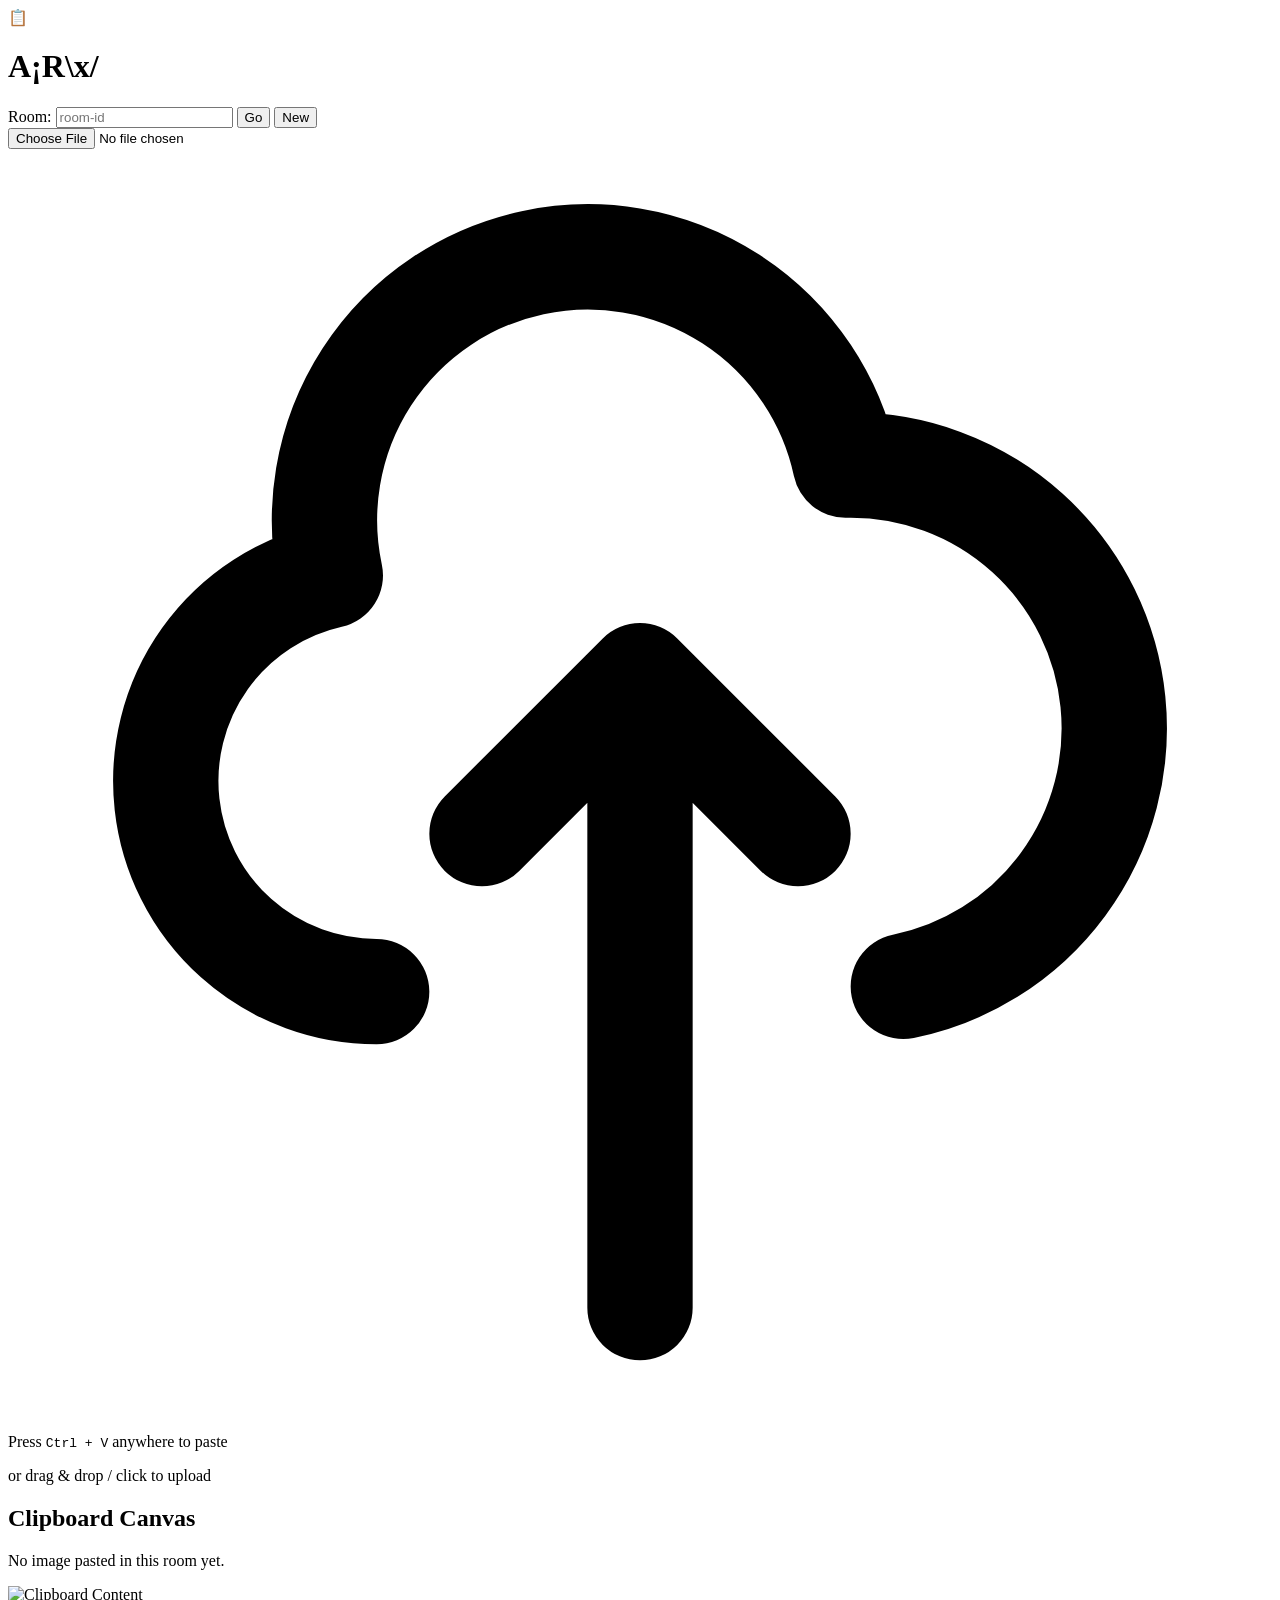
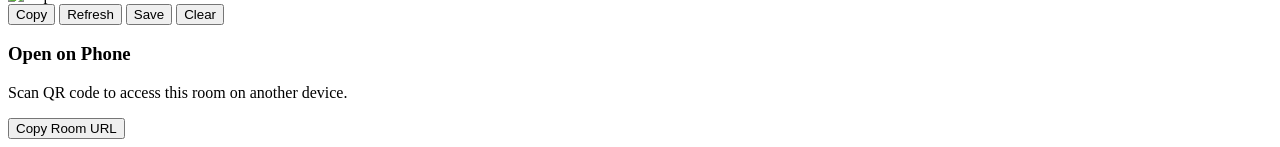
==== airx-clipboard/index.html @ 88621275 "Add index.html for ClipImage application This HTML file sets up the structure for the ClipImage onli" ====
<!DOCTYPE html>
<html lang="en">
<head>
  <meta charset="UTF-8">
  <meta name="viewport" content="width=device-width, initial-scale=1.0">
  <title>ClipImage - Online Image Clipboard</title>
  
  <!-- Tailwind CSS CDN -->
  <script src="https://cdn.tailwindcss.com"></script>
  <!-- QR Code Generator CDN -->
  <script src="https://cdnjs.cloudflare.com/ajax/libs/qrcodejs/1.0.0/qrcode.min.js"></script>
  
  <!-- Custom Stylesheet -->
  <link rel="stylesheet" href="style.css">
</head>
<body class="bg-slate-900 text-slate-100 min-h-screen flex flex-col font-sans">

  <!-- Header Section -->
  <header class="border-b border-slate-800 bg-slate-950/50 backdrop-blur px-6 py-4 flex flex-wrap justify-between items-center gap-4">
    <div class="flex items-center gap-2">
      <div class="bg-blue-600 p-2 rounded-lg font-bold text-white text-xl">📋</div>
      <h1 class="text-xl font-bold tracking-wide">A¡R<span class="text-blue-500">\x/</span></h1>
    </div>

    <!-- Room / Clipboard Handle Controls -->
    <div class="flex items-center gap-2 bg-slate-800 p-1.5 rounded-lg border border-slate-700">
      <span class="text-xs text-slate-400 pl-2 font-mono">Room:</span>
      <input type="text" id="roomInput" class="bg-slate-900 text-blue-400 font-mono px-2 py-1 text-sm rounded border border-slate-700 outline-none w-28 text-center" placeholder="room-id" />
      <button id="goRoomBtn" class="bg-blue-600 hover:bg-blue-500 text-white text-xs px-3 py-1.5 rounded transition">Go</button>
      <button id="newRoomBtn" class="bg-slate-700 hover:bg-slate-600 text-xs px-3 py-1.5 rounded transition">New</button>
    </div>
  </header>

  <!-- Main Container -->
  <main class="flex-1 max-w-5xl w-full mx-auto p-4 sm:p-6 grid grid-cols-1 md:grid-cols-3 gap-6">

    <!-- Left Column: Upload & Image Display -->
    <section class="md:col-span-2 flex flex-col gap-4">
      
      <!-- Dropzone / Paste Target -->
      <div id="dropZone" class="border-2 border-dashed border-slate-700 hover:border-blue-500 rounded-2xl p-8 bg-slate-800/40 flex flex-col items-center justify-center text-center cursor-pointer transition-all min-h-[200px] group">
        <input type="file" id="fileInput" accept="image/*" class="hidden" />
        <div class="w-12 h-12 mb-3 text-slate-400 group-hover:text-blue-500 transition-colors">
          <svg fill="none" stroke="currentColor" viewBox="0 0 24 24"><path stroke-linecap="round" stroke-linejoin="round" stroke-width="2" d="M7 16a4 4 0 01-.88-7.903A5 5 0 1115.9 6L16 6a5 5 0 011 9.9M15 13l-3-3m0 0l-3 3m3-3v12"></path></svg>
        </div>
        <p class="text-lg font-medium text-slate-200">Press <kbd class="px-2 py-1 bg-slate-700 rounded text-xs text-blue-400 font-mono">Ctrl + V</kbd> anywhere to paste</p>
        <p class="text-sm text-slate-400 mt-1">or drag & drop / click to upload</p>
      </div>

      <!-- Image Canvas Area -->
      <div class="bg-slate-800/60 rounded-2xl border border-slate-700 p-4 flex-1 flex flex-col">
        <h2 class="text-sm font-semibold text-slate-400 uppercase tracking-wider mb-4">Clipboard Canvas</h2>

        <!-- Empty State Placeholder -->
        <div id="emptyState" class="flex-1 flex flex-col items-center justify-center min-h-[220px] text-slate-500">
          <p class="text-sm">No image pasted in this room yet.</p>
        </div>

        <!-- Image Display -->
        <div id="imageDisplayContainer" class="hidden flex-1 flex items-center justify-center bg-slate-950/50 rounded-xl p-2 border border-slate-800">
          <img id="imageDisplay" src="" alt="Clipboard Content" class="max-h-[400px] w-auto object-contain rounded-lg shadow-lg" />
        </div>

        <!-- Control Action Toolbar -->
        <div id="actionToolbar" class="flex flex-wrap items-center justify-center sm:justify-start gap-3 mt-4">
          <button id="btnCopy" class="bg-blue-600 hover:bg-blue-700 text-white font-medium px-5 py-2 rounded-md shadow transition flex items-center gap-2">
            Copy
          </button>
          
          <button id="btnRefresh" class="bg-blue-600 hover:bg-blue-700 text-white font-medium px-5 py-2 rounded-md shadow transition flex items-center gap-2">
            Refresh
          </button>
          
          <button id="btnSave" class="bg-blue-600 hover:bg-blue-700 text-white font-medium px-5 py-2 rounded-md shadow transition flex items-center gap-2">
            Save
          </button>
          
          <button id="btnClear" class="bg-stone-600 hover:bg-stone-700 text-white font-medium px-5 py-2 rounded-md shadow transition flex items-center gap-2">
            Clear
          </button>
        </div>

      </div>
    </section>

    <!-- Right Column: QR Code & Connection Panel -->
    <section class="flex flex-col gap-4">
      <div class="bg-slate-800/60 rounded-2xl border border-slate-700 p-6 flex flex-col items-center text-center">
        <h3 class="text-md font-semibold text-slate-200 mb-1">Open on Phone</h3>
        <p class="text-xs text-slate-400 mb-4">Scan QR code to access this room on another device.</p>
        
        <!-- QR Container -->
        <div class="bg-white p-3 rounded-xl shadow-inner mb-4" id="qrcode"></div>

        <button id="copyUrlBtn" class="w-full bg-slate-700 hover:bg-slate-600 text-xs py-2 rounded-lg border border-slate-600 transition font-mono">
          Copy Room URL
        </button>
      </div>
    </section>

  </main>

  <!-- Application Logic -->
  <script src="script.js"></script>
</body>
</html>
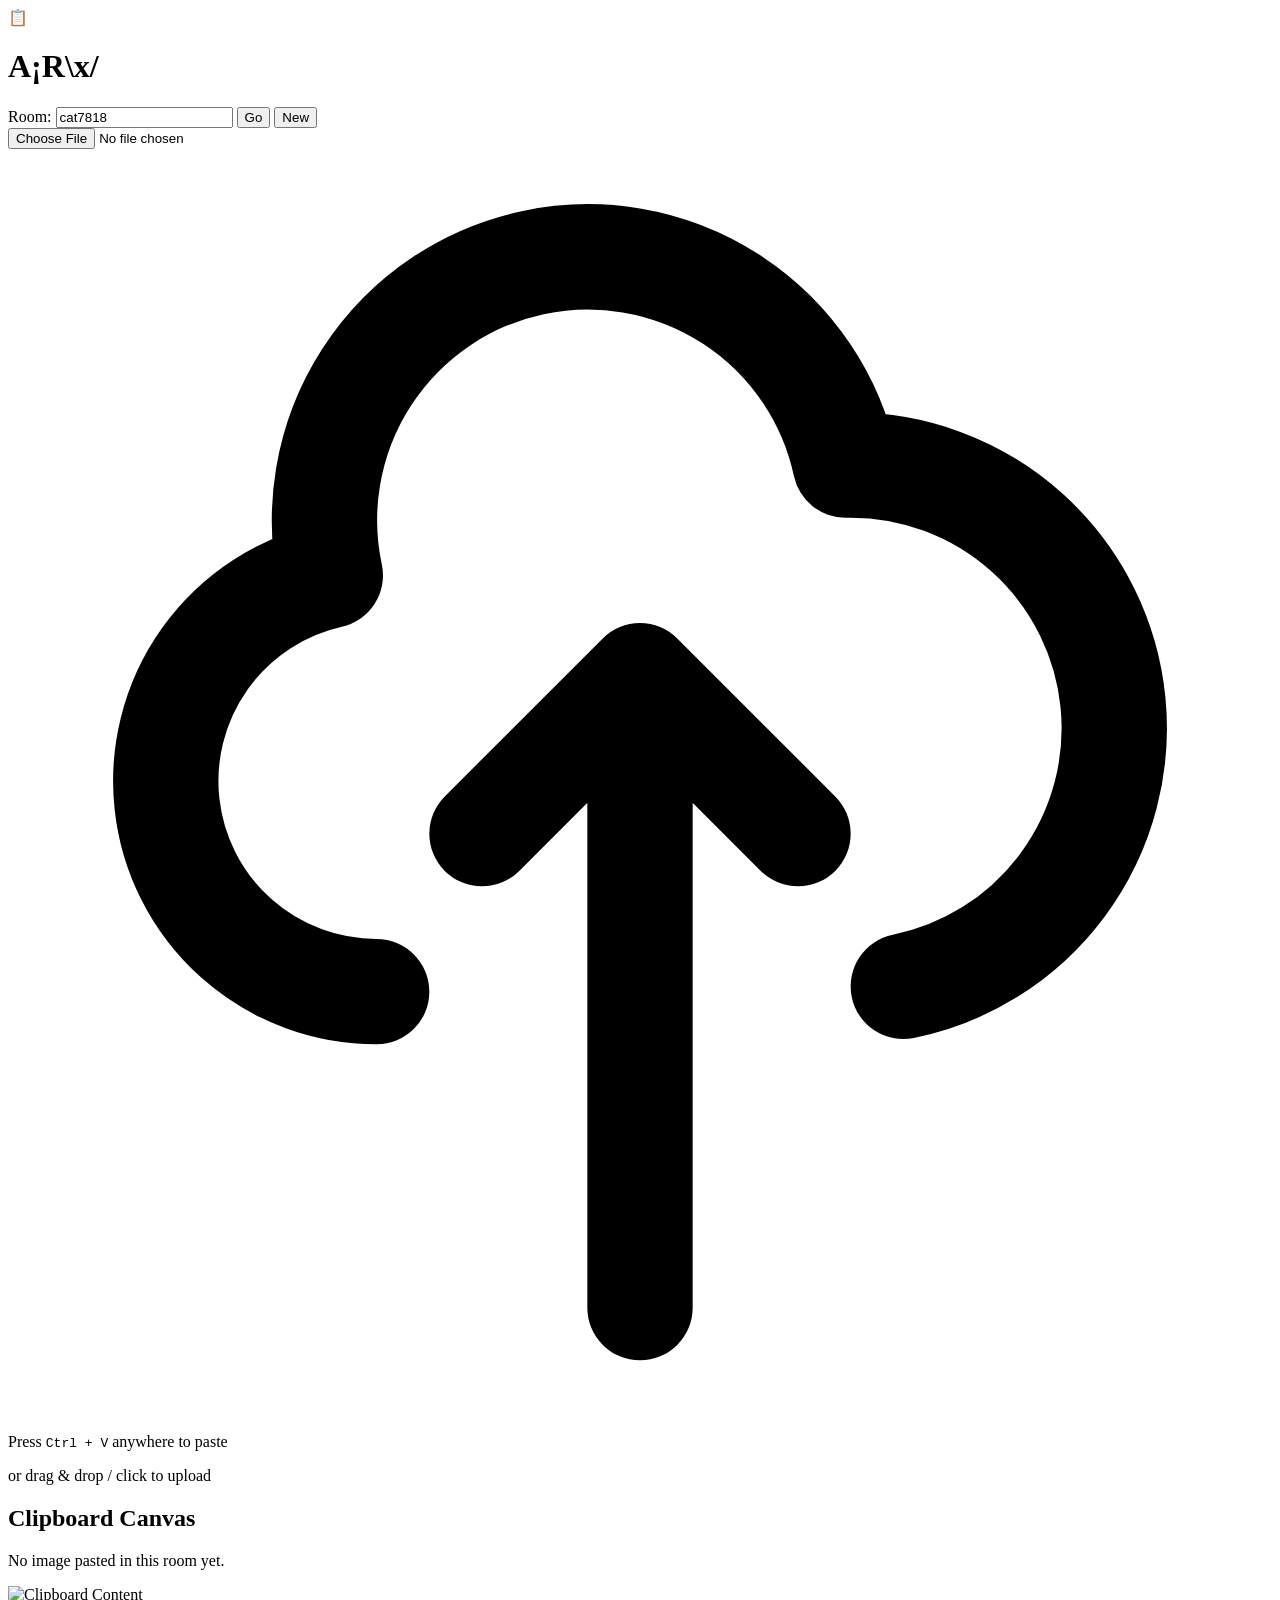
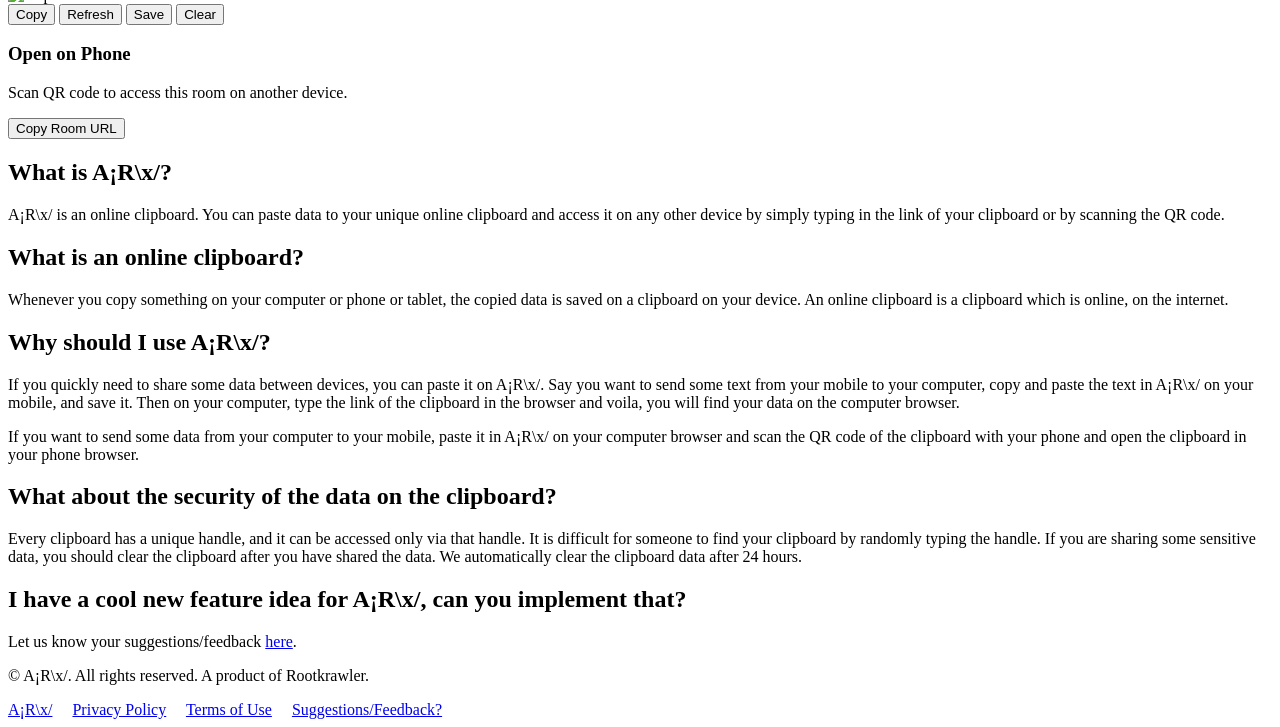
==== commit f46e0844: "Change title and add FAQ section Updated the title and added a FAQ section with multiple questions a" ====
--- a/airx-clipboard/index.html
+++ b/airx-clipboard/index.html
@@ -3,7 +3,7 @@
 <head>
   <meta charset="UTF-8">
   <meta name="viewport" content="width=device-width, initial-scale=1.0">
-  <title>ClipImage - Online Image Clipboard</title>
+  <title>A¡R\x/ - Online Image Clipboard</title>
   
   <!-- Tailwind CSS CDN -->
   <script src="https://cdn.tailwindcss.com"></script>
@@ -100,6 +100,79 @@
 
   </main>
 
+  <!-- FAQ Section -->
+  <section class="faq-section">
+    <div class="faq-container">
+      <div class="faq-item">
+        <h2>What is A¡R\x/?</h2>
+        <p>
+          A¡R\x/ is an online clipboard. You can paste data to your unique 
+          online clipboard and access it on any other device by simply typing in 
+          the link of your clipboard or by scanning the QR code.
+        </p>
+      </div>
+
+      <div class="faq-item">
+        <h2>What is an online clipboard?</h2>
+        <p>
+          Whenever you copy something on your computer or phone or tablet, the
+          copied data is saved on a clipboard on your device. An online clipboard
+          is a clipboard which is online, on the internet.
+        </p>
+      </div>
+
+      <div class="faq-item">
+        <h2>Why should I use A¡R\x/?</h2>
+        <p>
+          If you quickly need to share some data between devices, you can 
+          paste it on A¡R\x/. Say you want to send some text from your mobile to 
+          your computer, copy and paste the text in A¡R\x/ on your mobile, and 
+          save it. Then on your computer, type the link of the clipboard in the 
+          browser and voila, you will find your data on the computer browser.
+        </p>
+        <p>
+          If you want to send some data from your computer to your mobile, 
+          paste it in A¡R\x/ on your computer browser and scan the QR code of the 
+          clipboard with your phone and open the clipboard in your phone browser.
+        </p>
+      </div>
+
+      <div class="faq-item">
+        <h2>What about the security of the data on the clipboard?</h2>
+        <p>
+          Every clipboard has a unique handle, and it can be accessed only via
+          that handle. It is difficult for someone to find your clipboard by 
+          randomly typing the handle. If you are sharing some sensitive data, you 
+          should clear the clipboard after you have shared the data. We 
+          automatically clear the clipboard data after 24 hours.
+        </p>
+      </div>
+
+      <div class="faq-item">
+        <h2>I have a cool new feature idea for A¡R\x/, can you implement that?</h2>
+        <p>
+          Let us know your suggestions/feedback <a href="#feedback">here</a>.
+        </p>
+      </div>
+    </div>
+  </section>
+
+  <!-- Footer -->
+  <footer class="site-footer">
+    <div class="footer-container">
+      <p>© A¡R\x/. All rights reserved. A product of Rootkrawler.</p>
+      <nav class="footer-nav">
+        <a href="#pro">A¡R\x/</a>
+        <span class="separator">&nbsp;&nbsp;&nbsp;</span>
+        <a href="#privacy">Privacy Policy</a>
+        <span class="separator">&nbsp;&nbsp;&nbsp;</span>
+        <a href="#terms">Terms of Use</a>
+        <span class="separator">&nbsp;&nbsp;&nbsp;</span>
+        <a href="#feedback">Suggestions/Feedback?</a>
+      </nav>
+    </div>
+  </footer>
+
   <!-- Application Logic -->
   <script src="script.js"></script>
 </body>
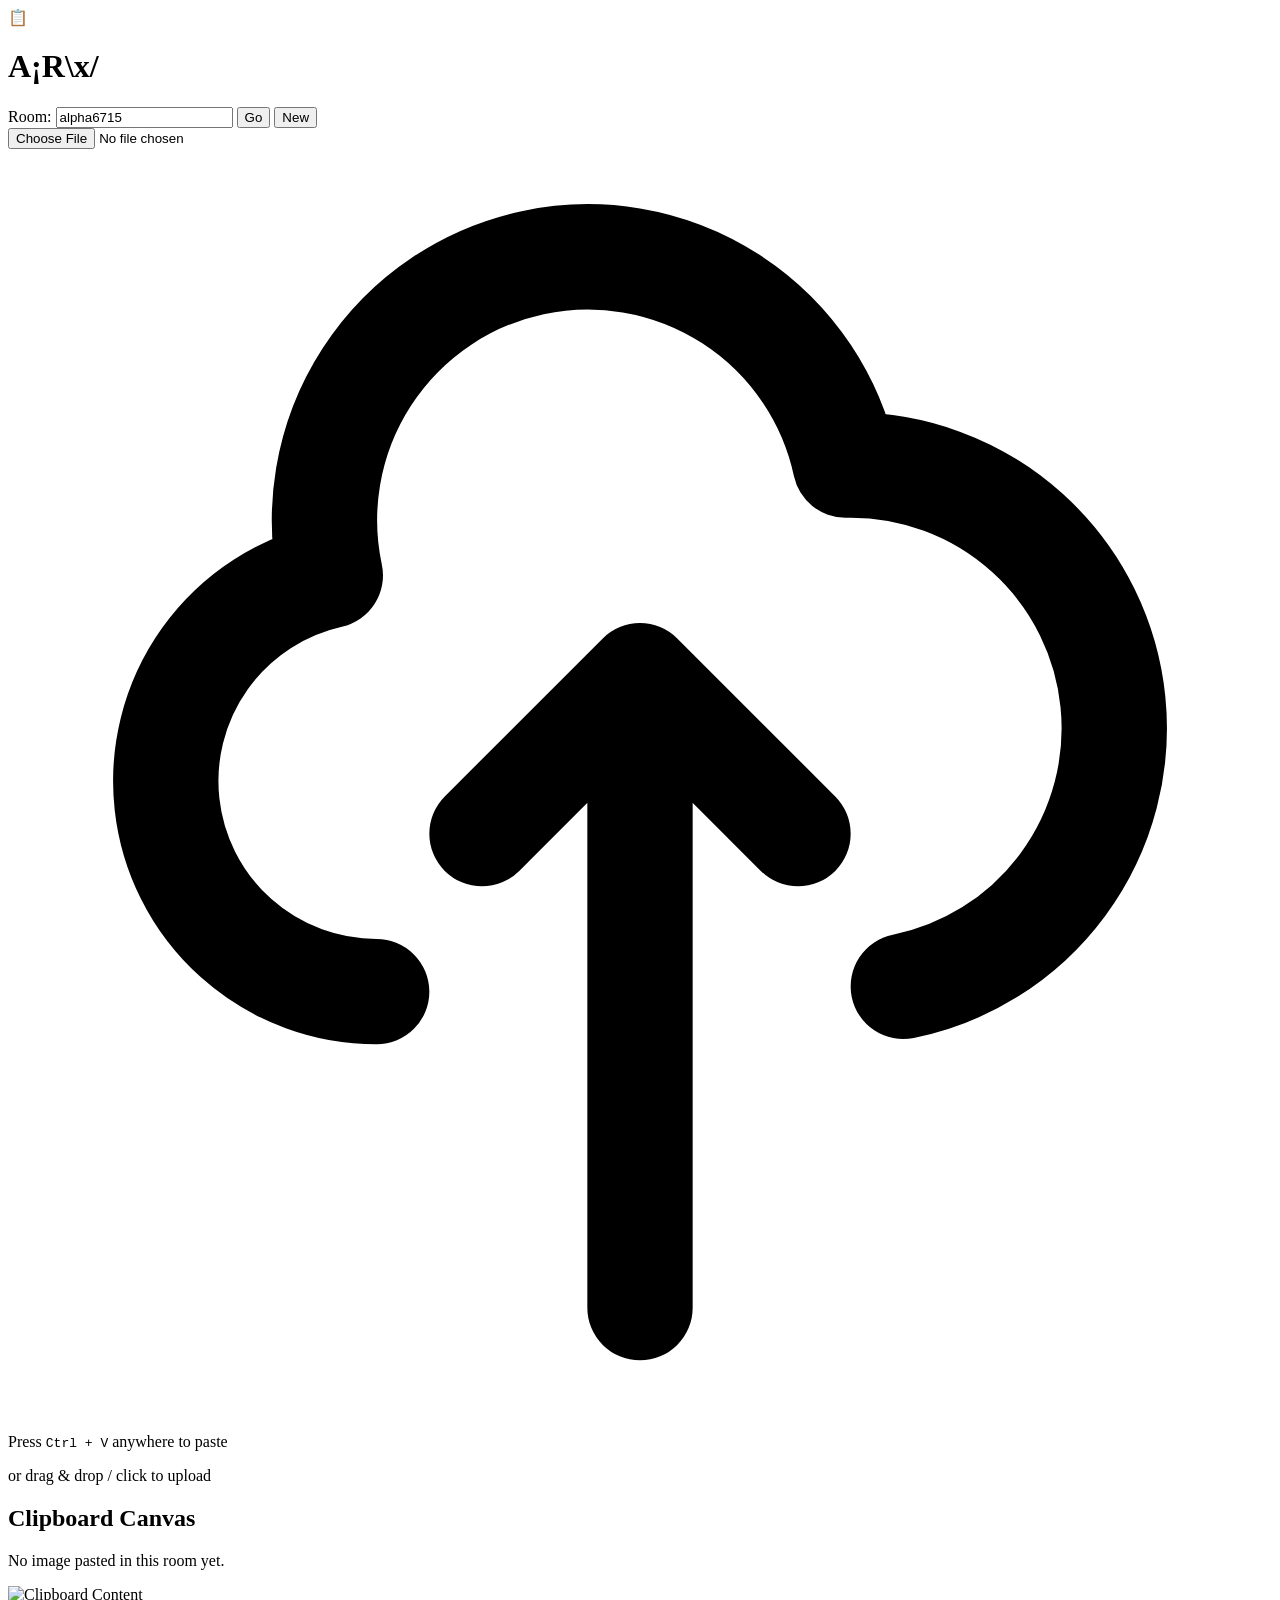
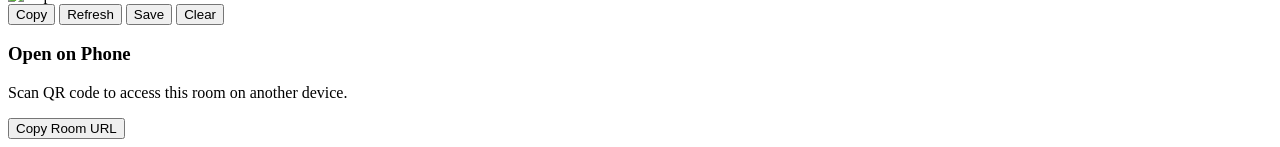
==== commit d20d9fc7: "Update title and remove FAQ section from index.html" ====
--- a/airx-clipboard/index.html
+++ b/airx-clipboard/index.html
@@ -3,7 +3,7 @@
 <head>
   <meta charset="UTF-8">
   <meta name="viewport" content="width=device-width, initial-scale=1.0">
-  <title>A¡R\x/ - Online Image Clipboard</title>
+  <title>ClipImage - Online Image Clipboard</title>
   
   <!-- Tailwind CSS CDN -->
   <script src="https://cdn.tailwindcss.com"></script>
@@ -100,79 +100,6 @@
 
   </main>
 
-  <!-- FAQ Section -->
-  <section class="faq-section">
-    <div class="faq-container">
-      <div class="faq-item">
-        <h2>What is A¡R\x/?</h2>
-        <p>
-          A¡R\x/ is an online clipboard. You can paste data to your unique 
-          online clipboard and access it on any other device by simply typing in 
-          the link of your clipboard or by scanning the QR code.
-        </p>
-      </div>
-
-      <div class="faq-item">
-        <h2>What is an online clipboard?</h2>
-        <p>
-          Whenever you copy something on your computer or phone or tablet, the
-          copied data is saved on a clipboard on your device. An online clipboard
-          is a clipboard which is online, on the internet.
-        </p>
-      </div>
-
-      <div class="faq-item">
-        <h2>Why should I use A¡R\x/?</h2>
-        <p>
-          If you quickly need to share some data between devices, you can 
-          paste it on A¡R\x/. Say you want to send some text from your mobile to 
-          your computer, copy and paste the text in A¡R\x/ on your mobile, and 
-          save it. Then on your computer, type the link of the clipboard in the 
-          browser and voila, you will find your data on the computer browser.
-        </p>
-        <p>
-          If you want to send some data from your computer to your mobile, 
-          paste it in A¡R\x/ on your computer browser and scan the QR code of the 
-          clipboard with your phone and open the clipboard in your phone browser.
-        </p>
-      </div>
-
-      <div class="faq-item">
-        <h2>What about the security of the data on the clipboard?</h2>
-        <p>
-          Every clipboard has a unique handle, and it can be accessed only via
-          that handle. It is difficult for someone to find your clipboard by 
-          randomly typing the handle. If you are sharing some sensitive data, you 
-          should clear the clipboard after you have shared the data. We 
-          automatically clear the clipboard data after 24 hours.
-        </p>
-      </div>
-
-      <div class="faq-item">
-        <h2>I have a cool new feature idea for A¡R\x/, can you implement that?</h2>
-        <p>
-          Let us know your suggestions/feedback <a href="#feedback">here</a>.
-        </p>
-      </div>
-    </div>
-  </section>
-
-  <!-- Footer -->
-  <footer class="site-footer">
-    <div class="footer-container">
-      <p>© A¡R\x/. All rights reserved. A product of Rootkrawler.</p>
-      <nav class="footer-nav">
-        <a href="#pro">A¡R\x/</a>
-        <span class="separator">&nbsp;&nbsp;&nbsp;</span>
-        <a href="#privacy">Privacy Policy</a>
-        <span class="separator">&nbsp;&nbsp;&nbsp;</span>
-        <a href="#terms">Terms of Use</a>
-        <span class="separator">&nbsp;&nbsp;&nbsp;</span>
-        <a href="#feedback">Suggestions/Feedback?</a>
-      </nav>
-    </div>
-  </footer>
-
   <!-- Application Logic -->
   <script src="script.js"></script>
 </body>
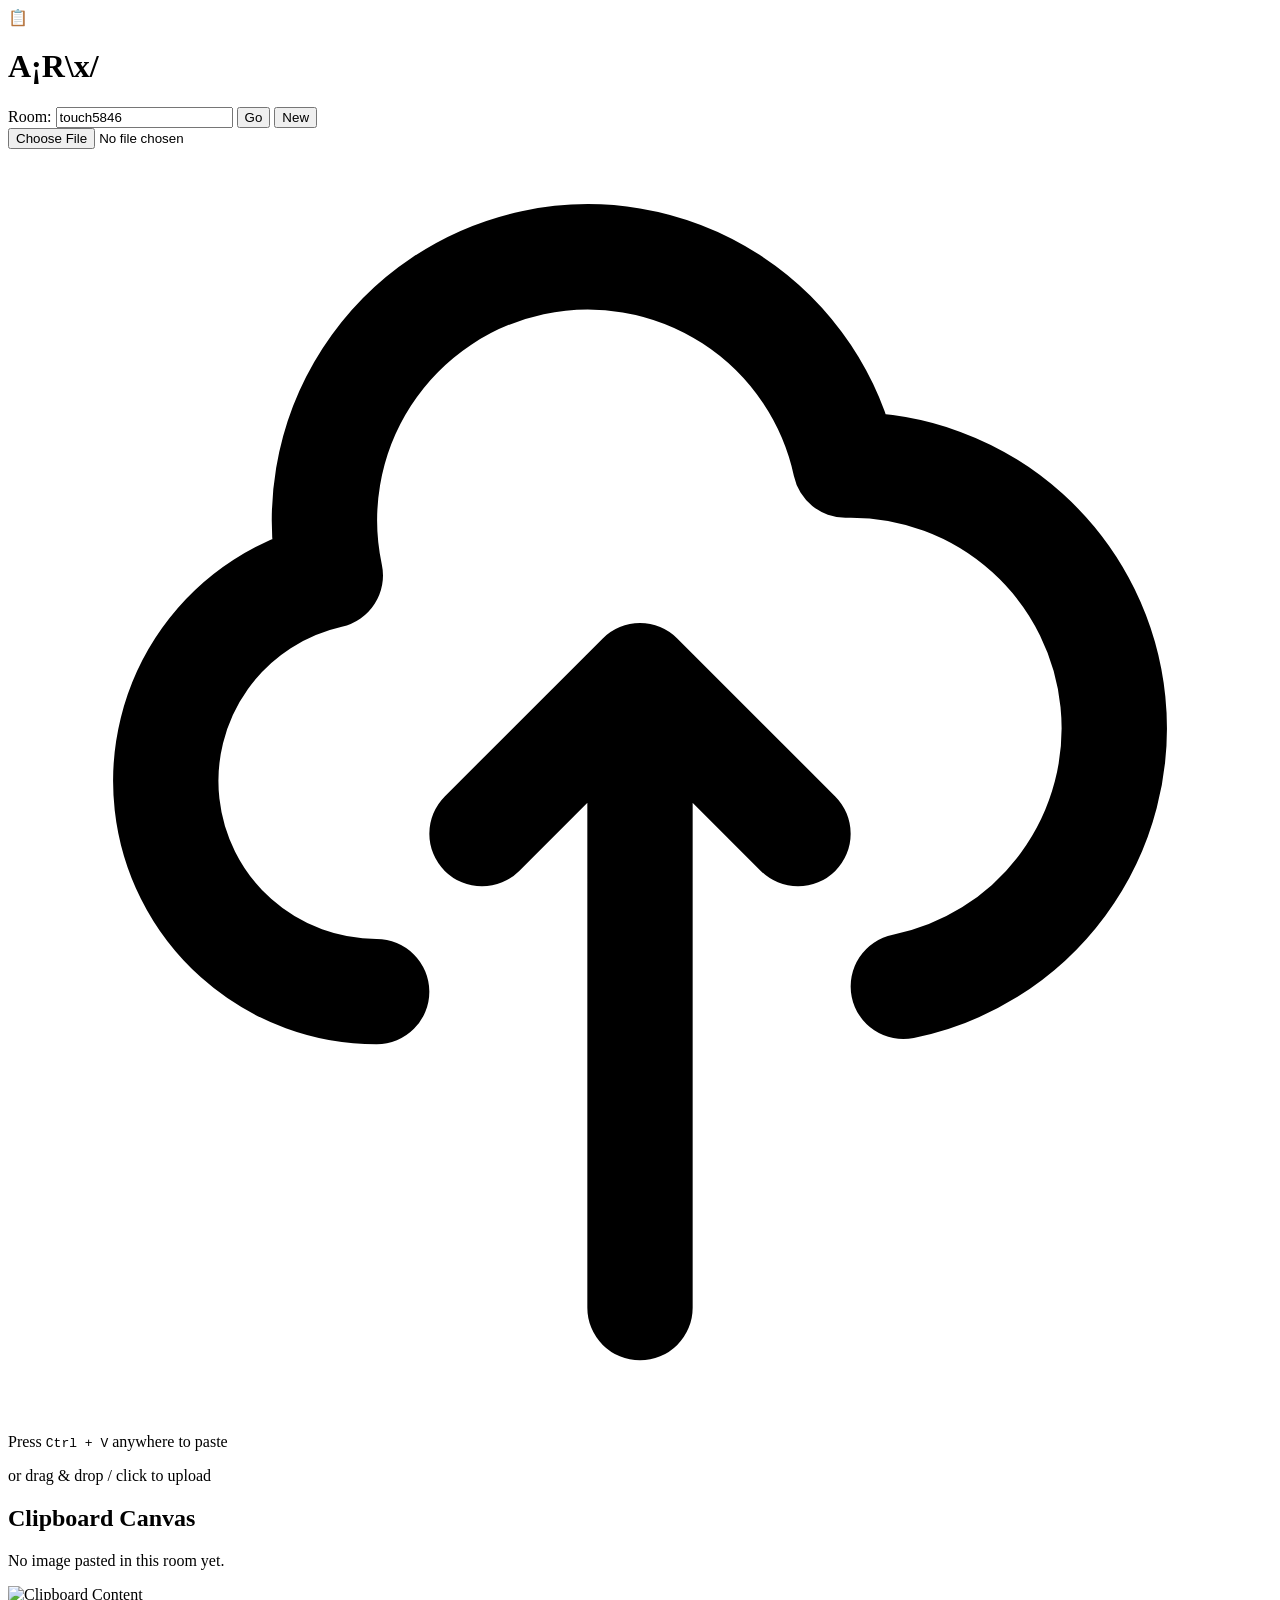
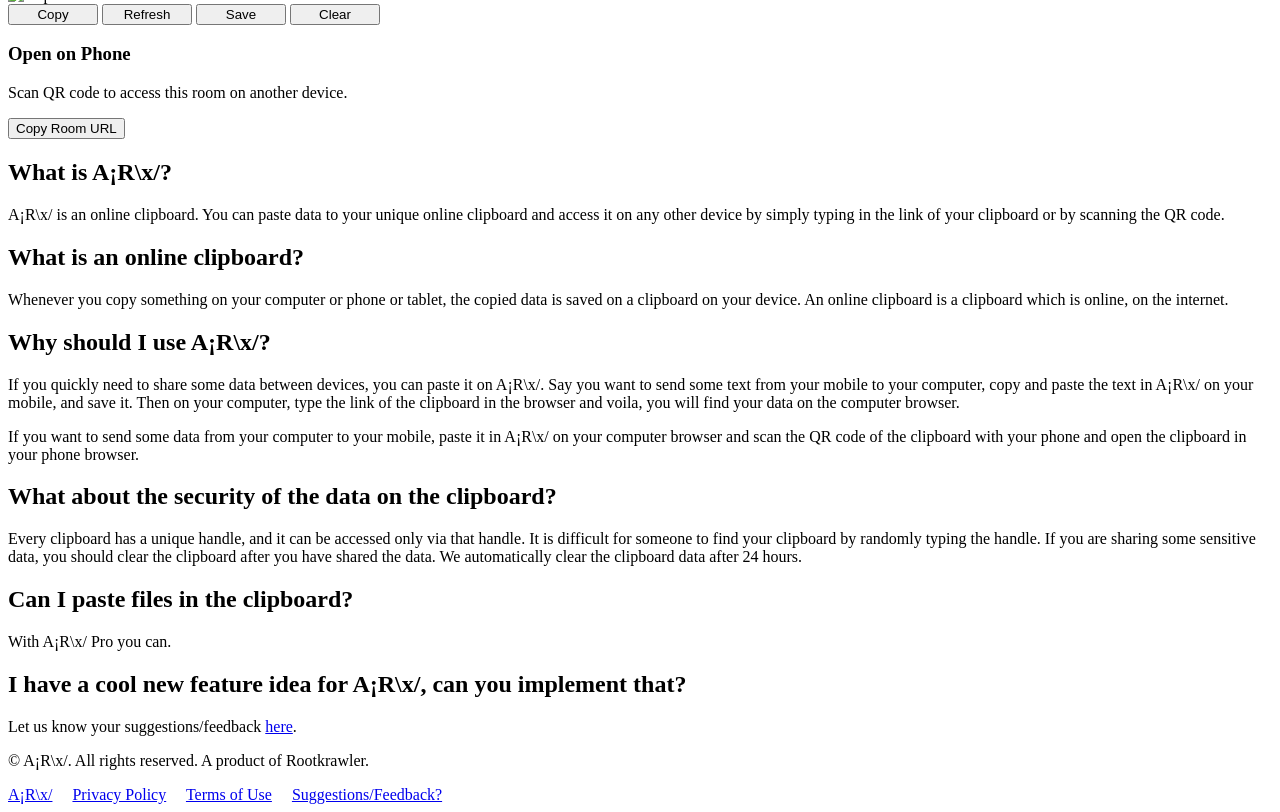
==== commit b5e16737: "Update title and add FAQ section to index.html" ====
--- a/airx-clipboard/index.html
+++ b/airx-clipboard/index.html
@@ -3,7 +3,7 @@
 <head>
   <meta charset="UTF-8">
   <meta name="viewport" content="width=device-width, initial-scale=1.0">
-  <title>ClipImage - Online Image Clipboard</title>
+  <title>A¡R\x/ - Online Image Clipboard</title>
   
   <!-- Tailwind CSS CDN -->
   <script src="https://cdn.tailwindcss.com"></script>
@@ -100,6 +100,86 @@
 
   </main>
 
+  <!-- FAQ Section -->
+  <section class="faq-section">
+    <div class="faq-container">
+      <div class="faq-item">
+        <h2>What is A¡R\x/?</h2>
+        <p>
+          A¡R\x/ is an online clipboard. You can paste data to your unique 
+          online clipboard and access it on any other device by simply typing in 
+          the link of your clipboard or by scanning the QR code.
+        </p>
+      </div>
+
+      <div class="faq-item">
+        <h2>What is an online clipboard?</h2>
+        <p>
+          Whenever you copy something on your computer or phone or tablet, the
+          copied data is saved on a clipboard on your device. An online clipboard
+          is a clipboard which is online, on the internet.
+        </p>
+      </div>
+
+      <div class="faq-item">
+        <h2>Why should I use A¡R\x/?</h2>
+        <p>
+          If you quickly need to share some data between devices, you can 
+          paste it on A¡R\x/. Say you want to send some text from your mobile to 
+          your computer, copy and paste the text in A¡R\x/ on your mobile, and 
+          save it. Then on your computer, type the link of the clipboard in the 
+          browser and voila, you will find your data on the computer browser.
+        </p>
+        <p>
+          If you want to send some data from your computer to your mobile, 
+          paste it in A¡R\x/ on your computer browser and scan the QR code of the 
+          clipboard with your phone and open the clipboard in your phone browser.
+        </p>
+      </div>
+
+      <div class="faq-item">
+        <h2>What about the security of the data on the clipboard?</h2>
+        <p>
+          Every clipboard has a unique handle, and it can be accessed only via
+          that handle. It is difficult for someone to find your clipboard by 
+          randomly typing the handle. If you are sharing some sensitive data, you 
+          should clear the clipboard after you have shared the data. We 
+          automatically clear the clipboard data after 24 hours.
+        </p>
+      </div>
+
+      <div class="faq-item">
+        <h2>Can I paste files in the clipboard?</h2>
+        <p>
+          With A¡R\x/ Pro you can.
+        </p>
+      </div>
+
+      <div class="faq-item">
+        <h2>I have a cool new feature idea for A¡R\x/, can you implement that?</h2>
+        <p>
+          Let us know your suggestions/feedback <a href="#feedback">here</a>.
+        </p>
+      </div>
+    </div>
+  </section>
+
+  <!-- Footer -->
+  <footer class="site-footer">
+    <div class="footer-container">
+      <p>© A¡R\x/. All rights reserved. A product of Rootkrawler.</p>
+      <nav class="footer-nav">
+        <a href="#pro">A¡R\x/</a>
+        <span class="separator">&nbsp;&nbsp;&nbsp;</span>
+        <a href="#privacy">Privacy Policy</a>
+        <span class="separator">&nbsp;&nbsp;&nbsp;</span>
+        <a href="#terms">Terms of Use</a>
+        <span class="separator">&nbsp;&nbsp;&nbsp;</span>
+        <a href="#feedback">Suggestions/Feedback?</a>
+      </nav>
+    </div>
+  </footer>
+
   <!-- Application Logic -->
   <script src="script.js"></script>
 </body>
--- a/airx-clipboard/style.css
+++ b/airx-clipboard/style.css
@@ -0,0 +1,18 @@
+/* Custom CSS Adjustments */
+
+/* Visual feedback on file dragover */
+.drag-over {
+  border-color: #3b82f6 !important;
+  background-color: rgba(59, 130, 246, 0.1) !important;
+}
+
+/* Custom button styling overrides if needed */
+#actionToolbar button {
+  min-width: 90px;
+  justify-content: center;
+}
+
+/* Image container smooth sizing */
+#imageDisplayContainer img {
+  transition: opacity 0.2s ease-in-out;
+}
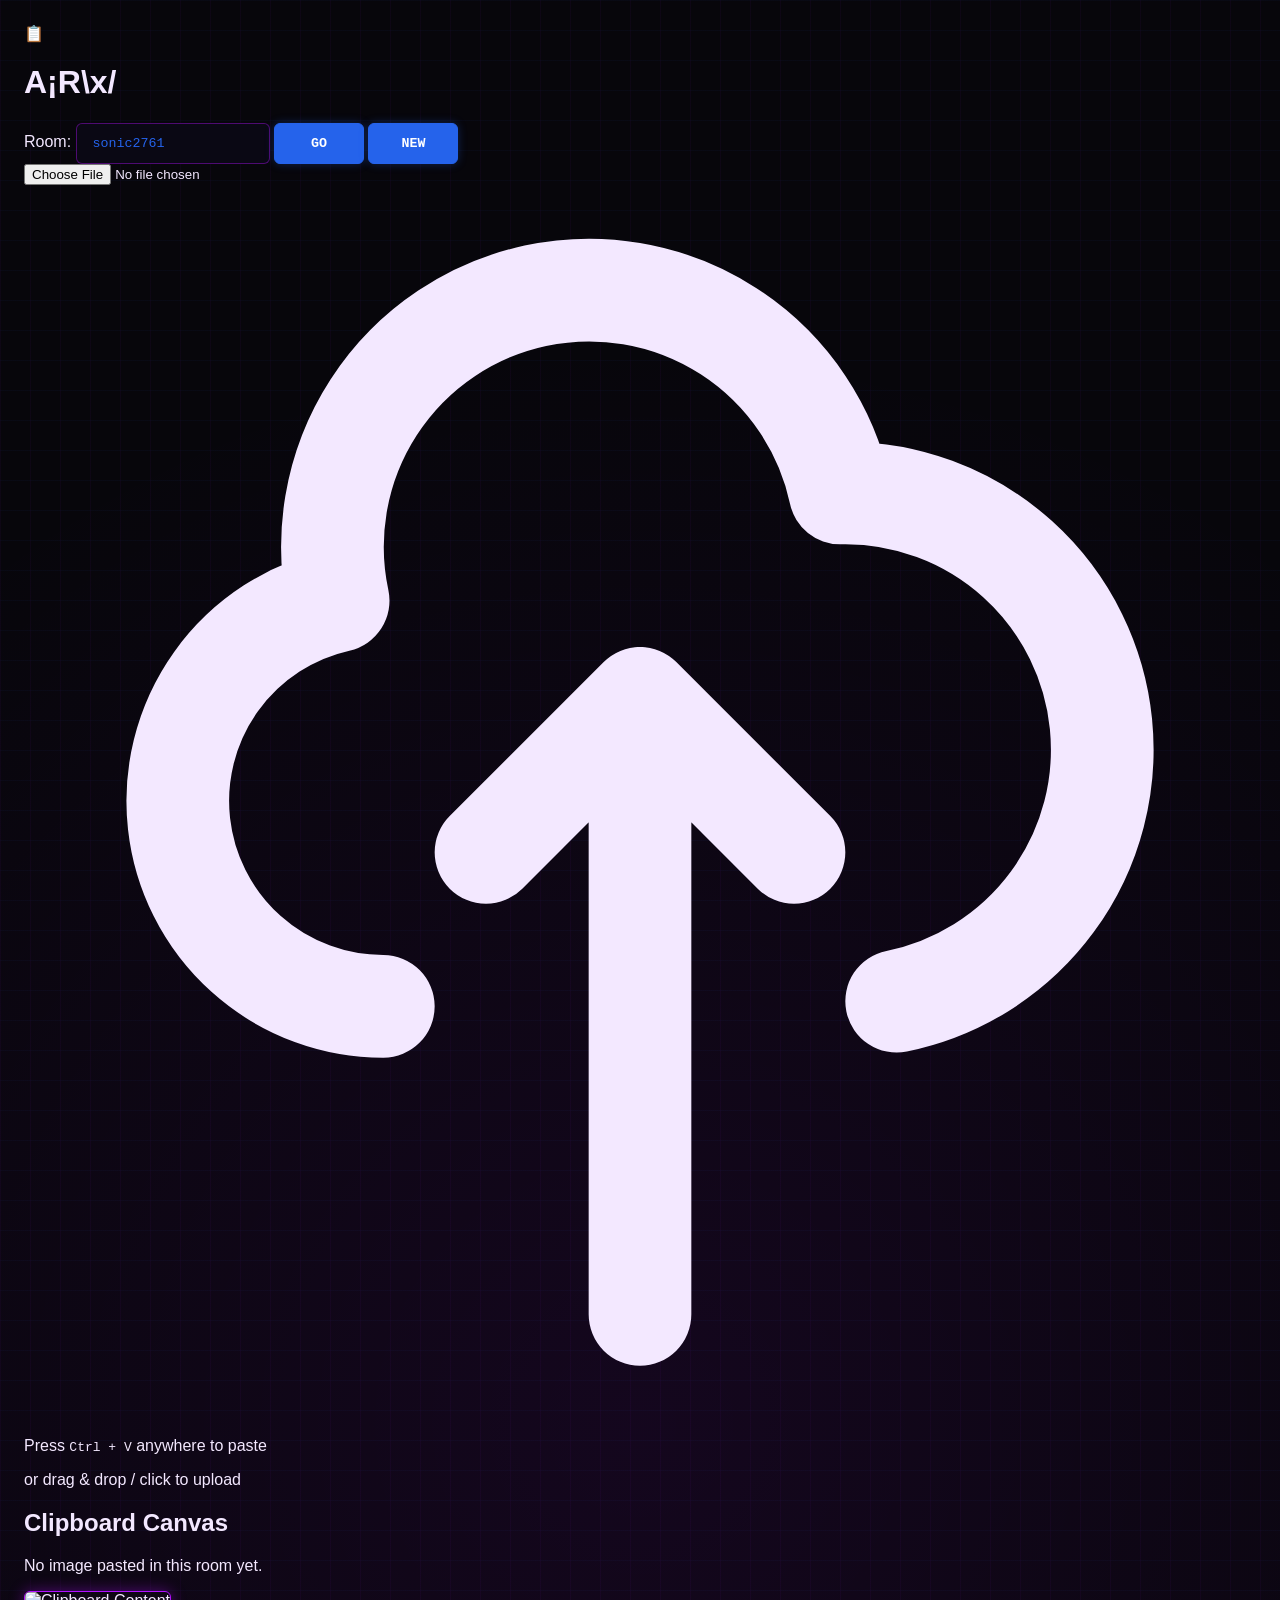
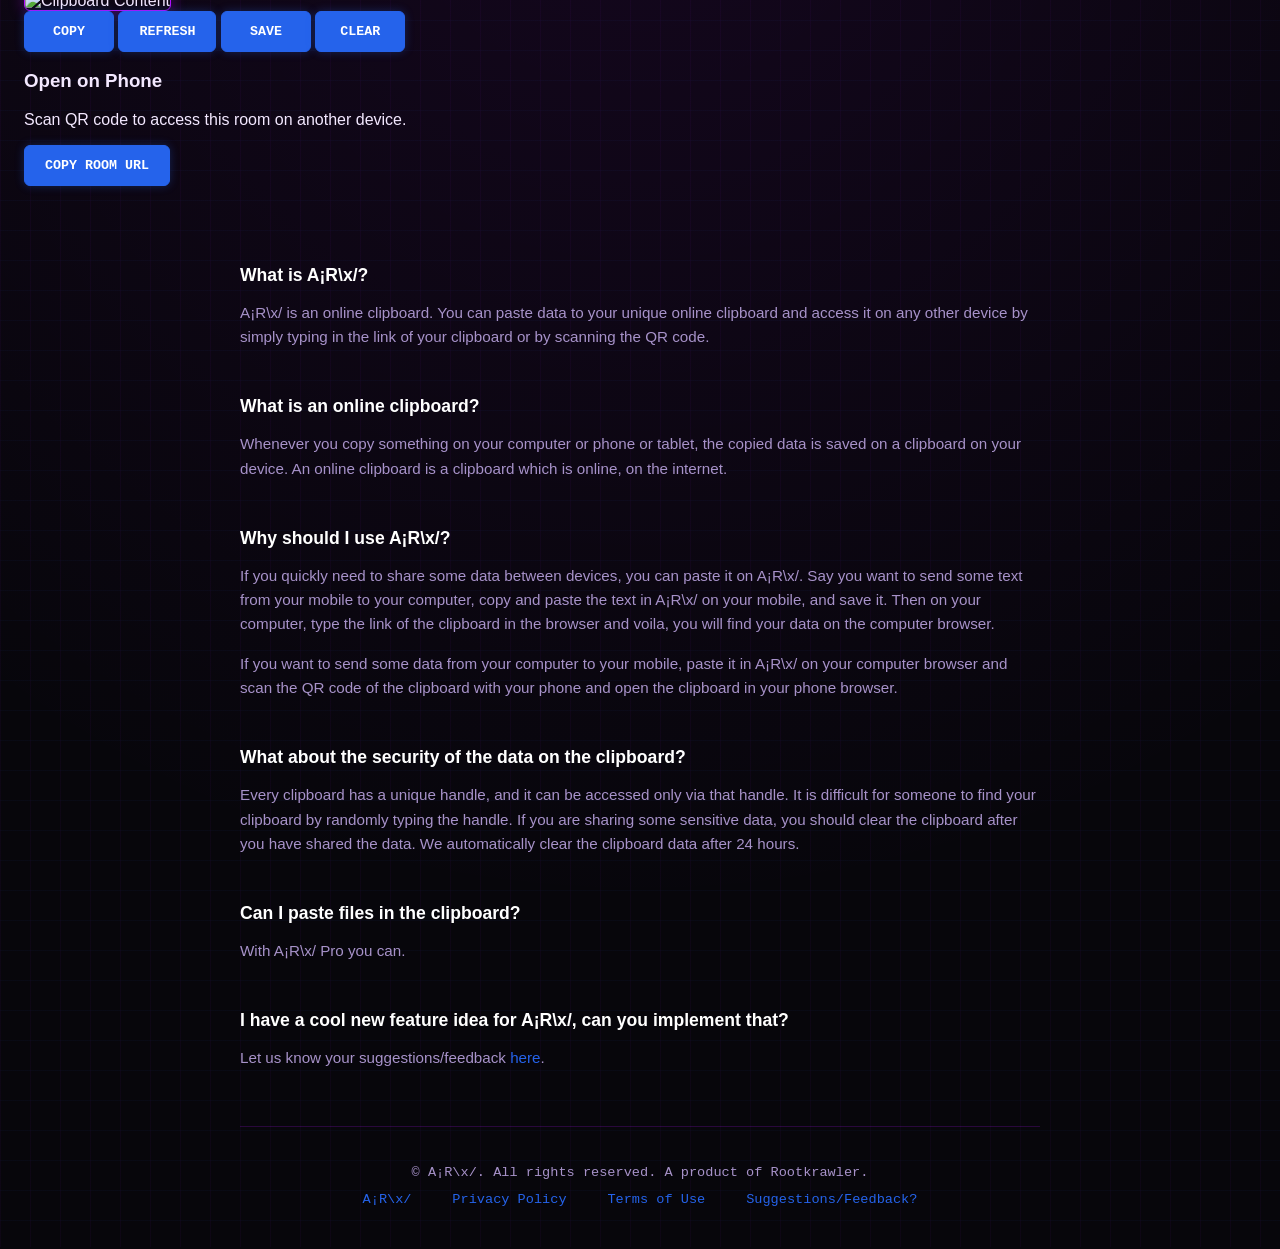
==== commit fa41f707: "Enhance SEO and social media metadata in index.html Added meta tags for SEO and social sharing, incl" ====
--- a/airx-clipboard/index.html
+++ b/airx-clipboard/index.html
@@ -3,8 +3,52 @@
 <head>
   <meta charset="UTF-8">
   <meta name="viewport" content="width=device-width, initial-scale=1.0">
-  <title>A¡R\x/ - Online Image Clipboard</title>
   
+  <!-- Primary Search Engine Meta Tags -->
+  <title>A¡R\x/ - Online Image Clipboard & Instant Cross-Device Sharing</title>
+  <meta name="title" content="A¡R\x/ - Online Image Clipboard & Instant Cross-Device Sharing">
+  <meta name="description" content="A¡R\x/ is a fast, lightweight online image clipboard. Paste image data to your custom room and sync cross-device instantly via shareable link or QR code.">
+  <meta name="keywords" content="online image clipboard, cross device photo sharing, airx clipboard, web clipboard, instant image share, rootkrawler">
+  <meta name="robots" content="index, follow">
+  <meta name="author" content="Rootkrawler">
+
+  <!-- Canonical URL (Replace with your exact production URL) -->
+  <link rel="canonical" href="https://airx-clipboard.vercel.app/">
+
+  <!-- Open Graph / Facebook / WhatsApp -->
+  <meta property="og:type" content="website">
+  <meta property="og:url" content="https://airx-clipboard.vercel.app/">
+  <meta property="og:title" content="A¡R\x/ - Online Image Clipboard">
+  <meta property="og:description" content="Paste images on your computer and open them instantly on your phone using custom room keys and QR codes.">
+  <meta property="og:image" content="https://airx-clipboard.vercel.app/og-image.png">
+
+  <!-- Twitter Card -->
+  <meta property="twitter:card" content="summary_large_image">
+  <meta property="twitter:url" content="https://airx-clipboard.vercel.app/">
+  <meta property="twitter:title" content="A¡R\x/ - Online Image Clipboard">
+  <meta property="twitter:description" content="Paste images on your computer and open them instantly on your phone using custom room keys and QR codes.">
+  <meta property="twitter:image" content="https://airx-clipboard.vercel.app/og-image.png">
+
+  <!-- Favicon -->
+  <link rel="icon" type="image/svg+xml" href="data:image/svg+xml,<svg xmlns=%22http://www.w3.org/2000/svg%22 viewBox=%220 0 100 100%22><text y=%22.9em%22 font-size=%2290%22>📋</text></svg>">
+
+  <!-- Structured Data / JSON-LD Schema for Google Rich Results -->
+  <script type="application/ld+json">
+  {
+    "@context": "https://schema.org",
+    "@type": "WebApplication",
+    "name": "A¡R\\x/",
+    "url": "https://airx-clipboard.vercel.app/",
+    "description": "A lightweight online clipboard for instant cross-device image sharing.",
+    "applicationCategory": "UtilitiesApplication",
+    "operatingSystem": "All",
+    "author": {
+      "@type": "Organization",
+      "name": "Rootkrawler"
+    }
+  }
+  </script>
+
   <!-- Tailwind CSS CDN -->
   <script src="https://cdn.tailwindcss.com"></script>
   <!-- QR Code Generator CDN -->
--- a/airx-clipboard/style.css
+++ b/airx-clipboard/style.css
@@ -1,18 +1,170 @@
-/* Custom CSS Adjustments */
+/* ==========================================================================
+   ¡A!rX Clipboard - Neon Purple & Neon Blue Theme
+   ========================================================================== */
 
-/* Visual feedback on file dragover */
-.drag-over {
-  border-color: #3b82f6 !important;
-  background-color: rgba(59, 130, 246, 0.1) !important;
+:root {
+  /* Dark Jet Black Base */
+  --bg-black: #07060b;
+  --bg-card: #0f0c1b;
+  --bg-input: #0a0814;
+
+  /* Neon Accents */
+  --neon-purple: #b10fff;
+  --neon-purple-glow: rgba(177, 15, 255, 0.4);
+  --neon-blue: #2563eb;
+  --neon-blue-glow: rgba(37, 99, 235, 0.4);
+
+  /* Text & Typography */
+  --text-primary: #f3e8ff;
+  --text-secondary: #a792c9;
+  --font-mono: 'ui-monospace', 'SFMono-Regular', 'Menlo', 'Monaco', 'Consolas', monospace;
 }
 
-/* Custom button styling overrides if needed */
-#actionToolbar button {
+/* Base Body Styles */
+body {
+  background-color: var(--bg-black) !important;
+  color: var(--text-primary) !important;
+  font-family: -apple-system, BlinkMacSystemFont, 'Segoe UI', Roboto, sans-serif;
+  min-height: 100vh;
+  margin: 0;
+  padding: 1.5rem;
+  /* Glowing Grid Pattern */
+  background-image: 
+    radial-gradient(circle at 50% 50%, rgba(177, 15, 255, 0.08) 0%, transparent 70%),
+    linear-gradient(rgba(37, 99, 235, 0.04) 1px, transparent 1px),
+    linear-gradient(90deg, rgba(177, 15, 255, 0.04) 1px, transparent 1px);
+  background-size: 100% 100%, 30px 30px, 30px 30px;
+}
+
+/* Drag and Drop Visual Feedback */
+.drag-over {
+  border-color: var(--neon-purple) !important;
+  background-color: rgba(177, 15, 255, 0.15) !important;
+  box-shadow: 0 0 20px var(--neon-purple-glow) !important;
+}
+
+/* Action Buttons Toolbar */
+#actionToolbar button, button, .btn {
   min-width: 90px;
   justify-content: center;
+  background-color: #2563eb !important;
+  color: #ffffff !important;
+  border: 1px solid #2563eb !important;
+  font-family: var(--font-mono);
+  font-weight: 600;
+  text-transform: uppercase;
+  padding: 0.75rem 1.25rem;
+  border-radius: 6px;
+  cursor: pointer;
+  transition: all 0.2s ease-in-out;
+  box-shadow: 0 0 10px rgba(37, 99, 235, 0.3);
 }
 
-/* Image container smooth sizing */
+#actionToolbar button:hover, button:hover, .btn:hover {
+  background-color: var(--neon-purple) !important;
+  color: #ffffff !important;
+  border-color: var(--neon-purple) !important;
+  box-shadow: 0 0 18px var(--neon-purple-glow) !important;
+  transform: translateY(-1px);
+}
+
+/* Input Fields & Textareas */
+input[type="text"], textarea {
+  background-color: var(--bg-input) !important;
+  border: 1px solid rgba(177, 15, 255, 0.4) !important;
+  color: #2563eb !important;
+  font-family: var(--font-mono);
+  padding: 0.75rem 1rem;
+  border-radius: 6px;
+  outline: none;
+}
+
+input[type="text"]:focus, textarea:focus {
+  border-color: #2563eb !important;
+  box-shadow: 0 0 12px var(--neon-blue-glow) !important;
+}
+
+/* Image Display Container */
 #imageDisplayContainer img {
   transition: opacity 0.2s ease-in-out;
-}+  border: 1px solid var(--neon-purple);
+  box-shadow: 0 0 15px var(--neon-purple-glow);
+  border-radius: 6px;
+}
+
+/* Recolor logo blue accents to Neon Orange */
+.logo, img[src*="logo"], header img {
+  filter: hue-rotate(190deg) saturate(3) brightness(1.1);
+}
+
+/* ==========================================================================
+   FAQ & Footer Styling
+   ========================================================================== */
+
+.faq-section {
+  width: 100%;
+  max-width: 800px;
+  margin: 4rem auto 2rem auto;
+  padding: 0 1rem;
+}
+
+.faq-container {
+  display: flex;
+  flex-direction: column;
+  gap: 1.5rem;
+}
+
+.faq-item h2 {
+  text-align: left !important;
+  font-size: 1.1rem;
+  color: #ffffff;
+  margin-bottom: 0.5rem;
+}
+
+.faq-item p {
+  color: var(--text-secondary);
+  font-size: 0.95rem;
+  line-height: 1.6;
+  margin-bottom: 0.5rem;
+}
+
+.faq-item a {
+  color: #2563eb;
+  text-decoration: none;
+}
+
+.faq-item a:hover {
+  text-decoration: underline;
+  color: var(--neon-purple);
+}
+
+/* Site Footer */
+.site-footer {
+  width: 100%;
+  max-width: 800px;
+  margin: 3rem auto 1rem auto;
+  padding-top: 1.5rem;
+  border-top: 1px solid rgba(177, 15, 255, 0.2);
+  text-align: center;
+  font-family: var(--font-mono);
+  font-size: 0.85rem;
+}
+
+.footer-container p {
+  color: var(--text-secondary);
+  margin-bottom: 0.75rem;
+}
+
+.footer-nav a {
+  color: #2563eb;
+  text-decoration: none;
+  transition: color 0.2s ease;
+}
+
+.footer-nav a:hover {
+  color: var(--neon-purple);
+}
+
+.footer-nav .separator {
+  color: var(--text-secondary);
+}
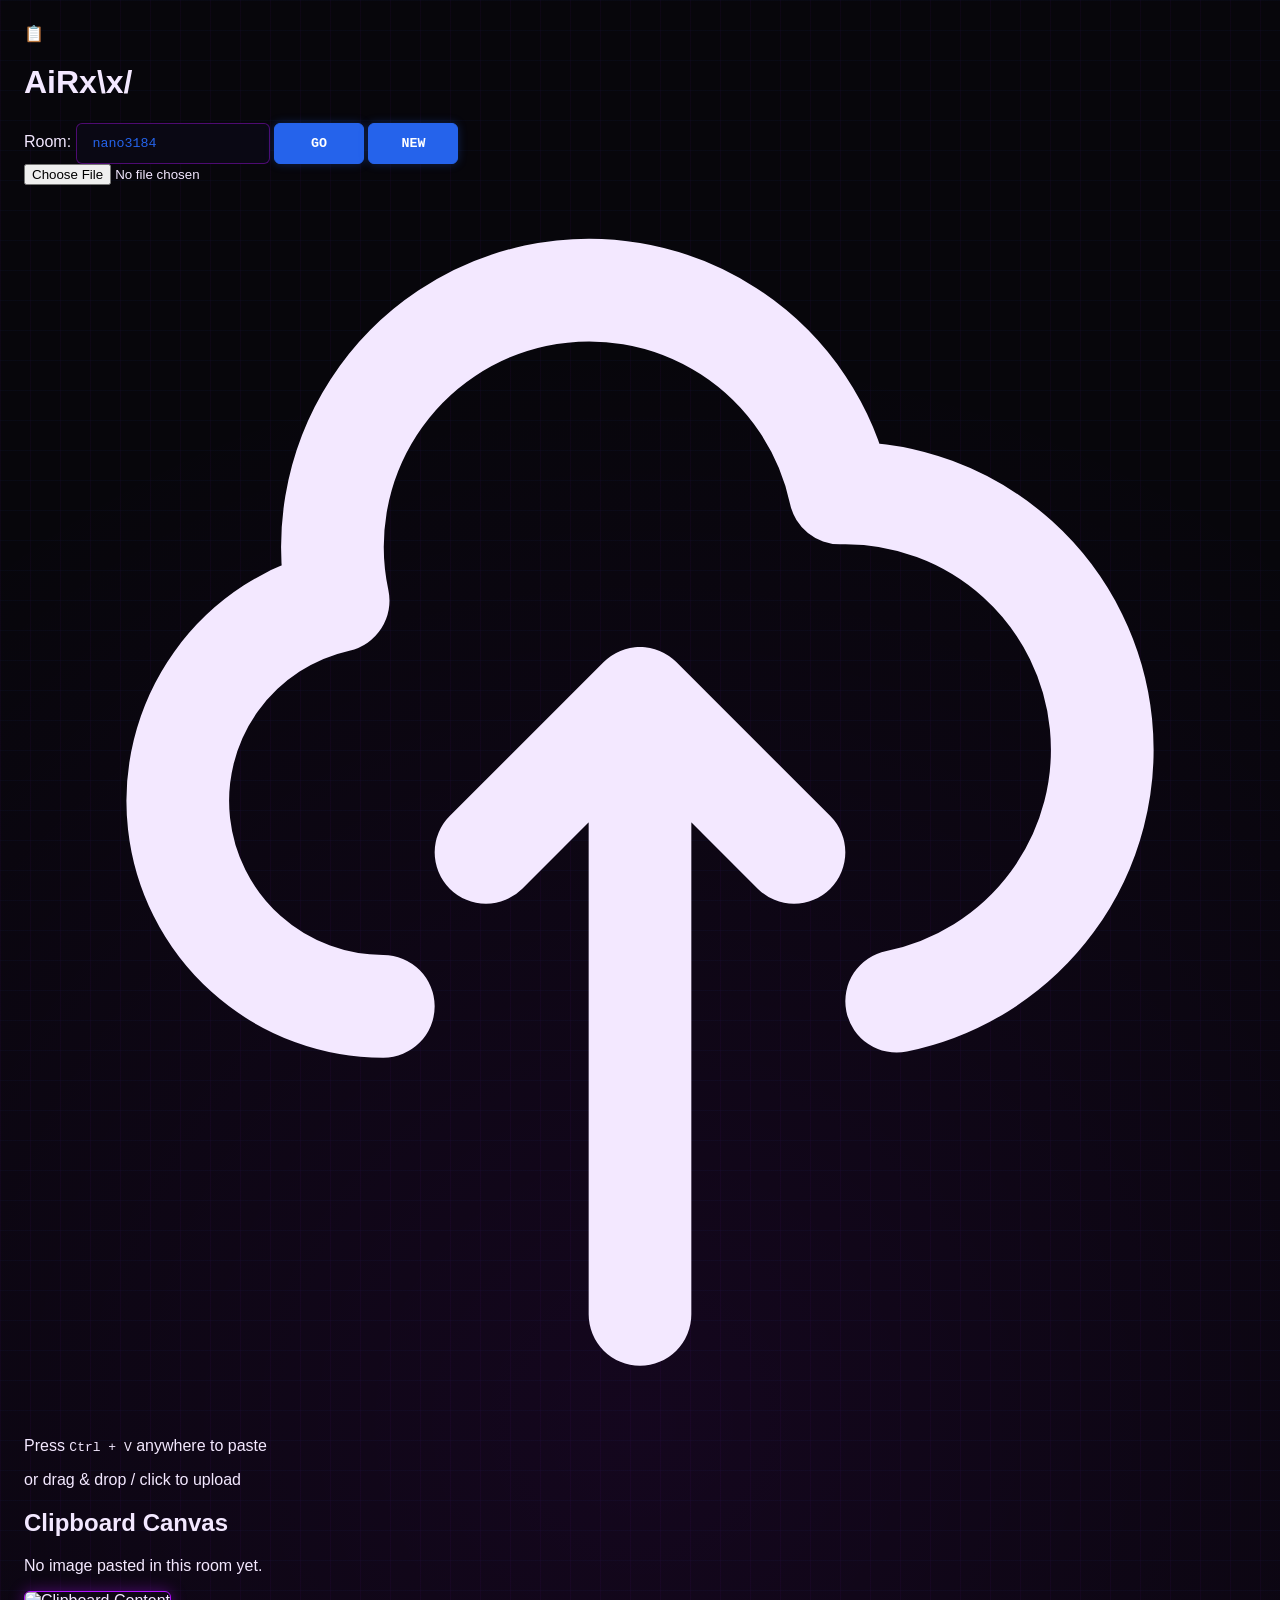
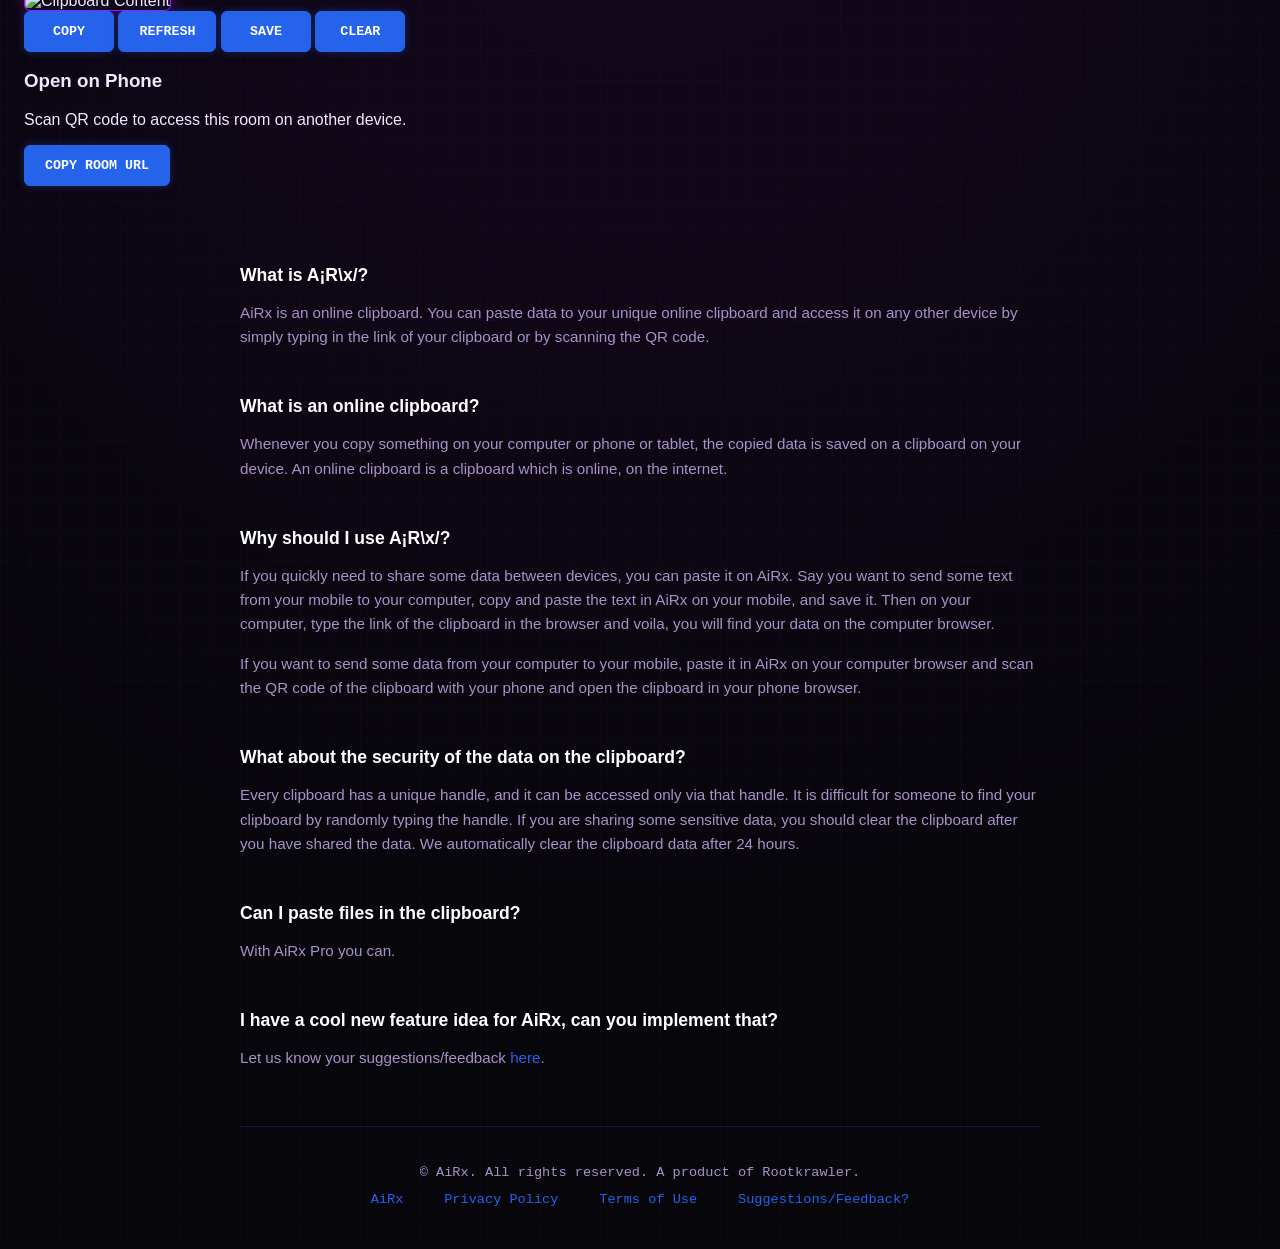
==== commit e4bf5295: "Rename A¡R/x to AiRx in index.html" ====
--- a/airx-clipboard/index.html
+++ b/airx-clipboard/index.html
@@ -5,10 +5,10 @@
   <meta name="viewport" content="width=device-width, initial-scale=1.0">
   
   <!-- Primary Search Engine Meta Tags -->
-  <title>A¡R\x/ - Online Image Clipboard & Instant Cross-Device Sharing</title>
-  <meta name="title" content="A¡R\x/ - Online Image Clipboard & Instant Cross-Device Sharing">
-  <meta name="description" content="A¡R\x/ is a fast, lightweight online image clipboard. Paste image data to your custom room and sync cross-device instantly via shareable link or QR code.">
-  <meta name="keywords" content="online image clipboard, cross device photo sharing, airx clipboard, web clipboard, instant image share, rootkrawler">
+  <title>AiRx - Online Image Clipboard & Instant Cross-Device Sharing</title>
+  <meta name="title" content="AiRx - Online Image Clipboard & Instant Cross-Device Sharing">
+  <meta name="description" content="AiRx is a fast, lightweight online image clipboard. Paste image data to your custom room and sync cross-device instantly via shareable link or QR code.">
+  <meta name="keywords" content="online image clipboard, cross device photo sharing, airx clipboard, web clipboard, instant image share, Rootkrawler">
   <meta name="robots" content="index, follow">
   <meta name="author" content="Rootkrawler">
 
@@ -18,14 +18,14 @@
   <!-- Open Graph / Facebook / WhatsApp -->
   <meta property="og:type" content="website">
   <meta property="og:url" content="https://airx-clipboard.vercel.app/">
-  <meta property="og:title" content="A¡R\x/ - Online Image Clipboard">
+  <meta property="og:title" content="AiRx - Online Image Clipboard">
   <meta property="og:description" content="Paste images on your computer and open them instantly on your phone using custom room keys and QR codes.">
   <meta property="og:image" content="https://airx-clipboard.vercel.app/og-image.png">
 
   <!-- Twitter Card -->
   <meta property="twitter:card" content="summary_large_image">
   <meta property="twitter:url" content="https://airx-clipboard.vercel.app/">
-  <meta property="twitter:title" content="A¡R\x/ - Online Image Clipboard">
+  <meta property="twitter:title" content="AiRx - Online Image Clipboard">
   <meta property="twitter:description" content="Paste images on your computer and open them instantly on your phone using custom room keys and QR codes.">
   <meta property="twitter:image" content="https://airx-clipboard.vercel.app/og-image.png">
 
@@ -37,7 +37,7 @@
   {
     "@context": "https://schema.org",
     "@type": "WebApplication",
-    "name": "A¡R\\x/",
+    "name": "AiRx",
     "url": "https://airx-clipboard.vercel.app/",
     "description": "A lightweight online clipboard for instant cross-device image sharing.",
     "applicationCategory": "UtilitiesApplication",
@@ -63,7 +63,7 @@
   <header class="border-b border-slate-800 bg-slate-950/50 backdrop-blur px-6 py-4 flex flex-wrap justify-between items-center gap-4">
     <div class="flex items-center gap-2">
       <div class="bg-blue-600 p-2 rounded-lg font-bold text-white text-xl">📋</div>
-      <h1 class="text-xl font-bold tracking-wide">A¡R<span class="text-blue-500">\x/</span></h1>
+      <h1 class="text-xl font-bold tracking-wide">AiRx<span class="text-blue-500">\x/</span></h1>
     </div>
 
     <!-- Room / Clipboard Handle Controls -->
@@ -150,7 +150,7 @@
       <div class="faq-item">
         <h2>What is A¡R\x/?</h2>
         <p>
-          A¡R\x/ is an online clipboard. You can paste data to your unique 
+          AiRx is an online clipboard. You can paste data to your unique 
           online clipboard and access it on any other device by simply typing in 
           the link of your clipboard or by scanning the QR code.
         </p>
@@ -169,14 +169,14 @@
         <h2>Why should I use A¡R\x/?</h2>
         <p>
           If you quickly need to share some data between devices, you can 
-          paste it on A¡R\x/. Say you want to send some text from your mobile to 
-          your computer, copy and paste the text in A¡R\x/ on your mobile, and 
+          paste it on AiRx. Say you want to send some text from your mobile to 
+          your computer, copy and paste the text in AiRx on your mobile, and 
           save it. Then on your computer, type the link of the clipboard in the 
           browser and voila, you will find your data on the computer browser.
         </p>
         <p>
           If you want to send some data from your computer to your mobile, 
-          paste it in A¡R\x/ on your computer browser and scan the QR code of the 
+          paste it in AiRx on your computer browser and scan the QR code of the 
           clipboard with your phone and open the clipboard in your phone browser.
         </p>
       </div>
@@ -195,12 +195,12 @@
       <div class="faq-item">
         <h2>Can I paste files in the clipboard?</h2>
         <p>
-          With A¡R\x/ Pro you can.
-        </p>
-      </div>
-
-      <div class="faq-item">
-        <h2>I have a cool new feature idea for A¡R\x/, can you implement that?</h2>
+          With AiRx Pro you can.
+        </p>
+      </div>
+
+      <div class="faq-item">
+        <h2>I have a cool new feature idea for AiRx, can you implement that?</h2>
         <p>
           Let us know your suggestions/feedback <a href="#feedback">here</a>.
         </p>
@@ -211,9 +211,9 @@
   <!-- Footer -->
   <footer class="site-footer">
     <div class="footer-container">
-      <p>© A¡R\x/. All rights reserved. A product of Rootkrawler.</p>
+      <p>© AiRx. All rights reserved. A product of Rootkrawler.</p>
       <nav class="footer-nav">
-        <a href="#pro">A¡R\x/</a>
+        <a href="#pro">AiRx</a>
         <span class="separator">&nbsp;&nbsp;&nbsp;</span>
         <a href="#privacy">Privacy Policy</a>
         <span class="separator">&nbsp;&nbsp;&nbsp;</span>
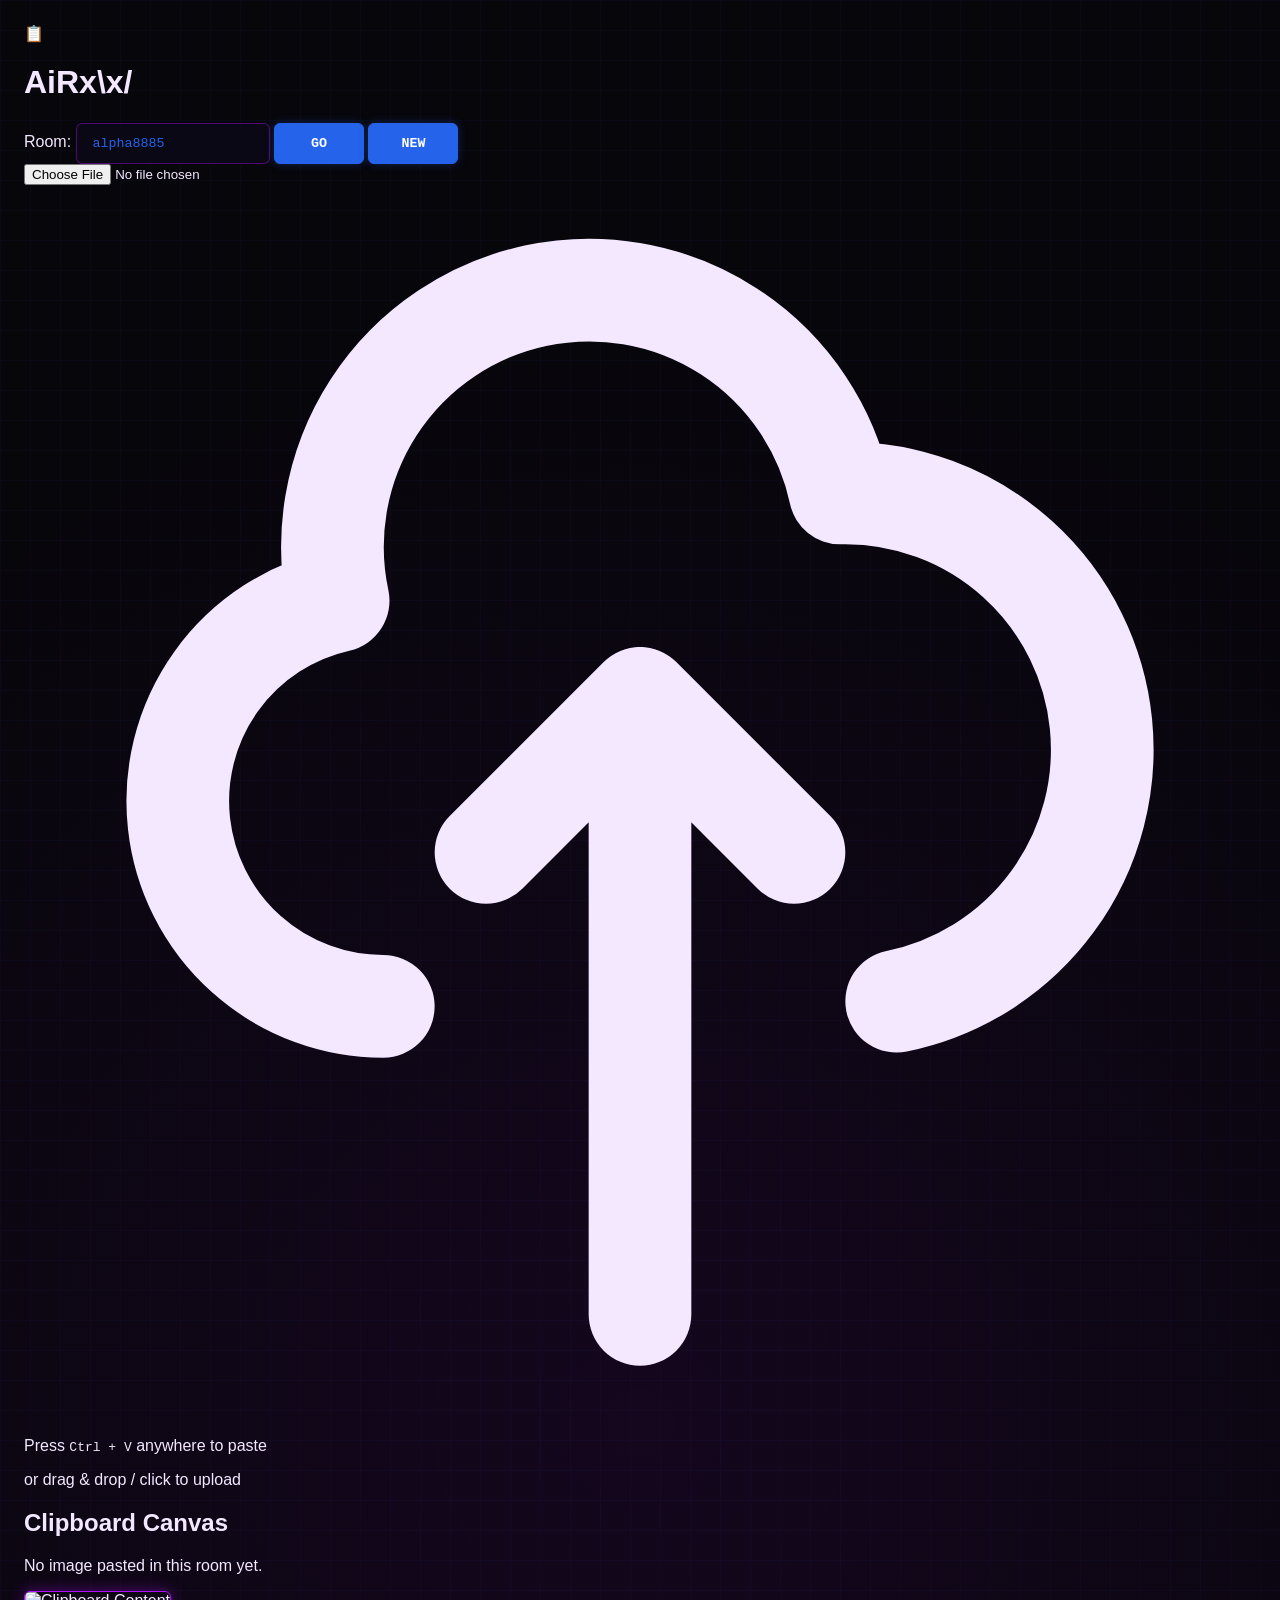
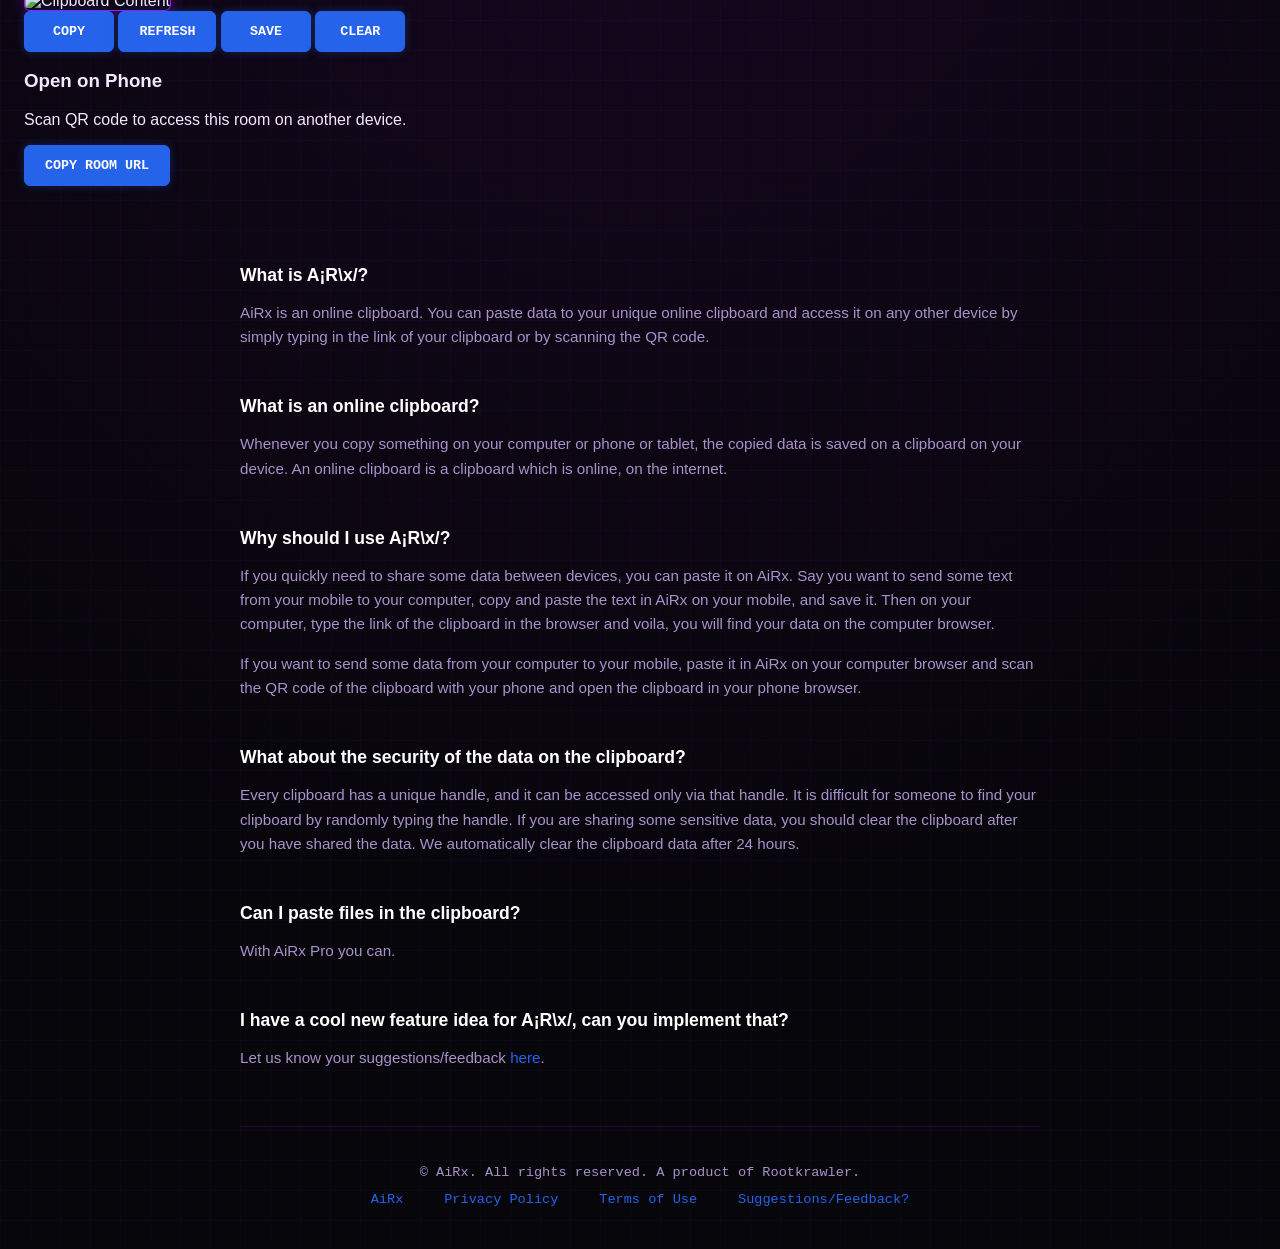
==== commit 30f8b9b3: "Fix typo in FAQ question header" ====
--- a/airx-clipboard/index.html
+++ b/airx-clipboard/index.html
@@ -200,7 +200,7 @@
       </div>
 
       <div class="faq-item">
-        <h2>I have a cool new feature idea for AiRx, can you implement that?</h2>
+        <h2>I have a cool new feature idea for A¡R\x/, can you implement that?</h2>
         <p>
           Let us know your suggestions/feedback <a href="#feedback">here</a>.
         </p>
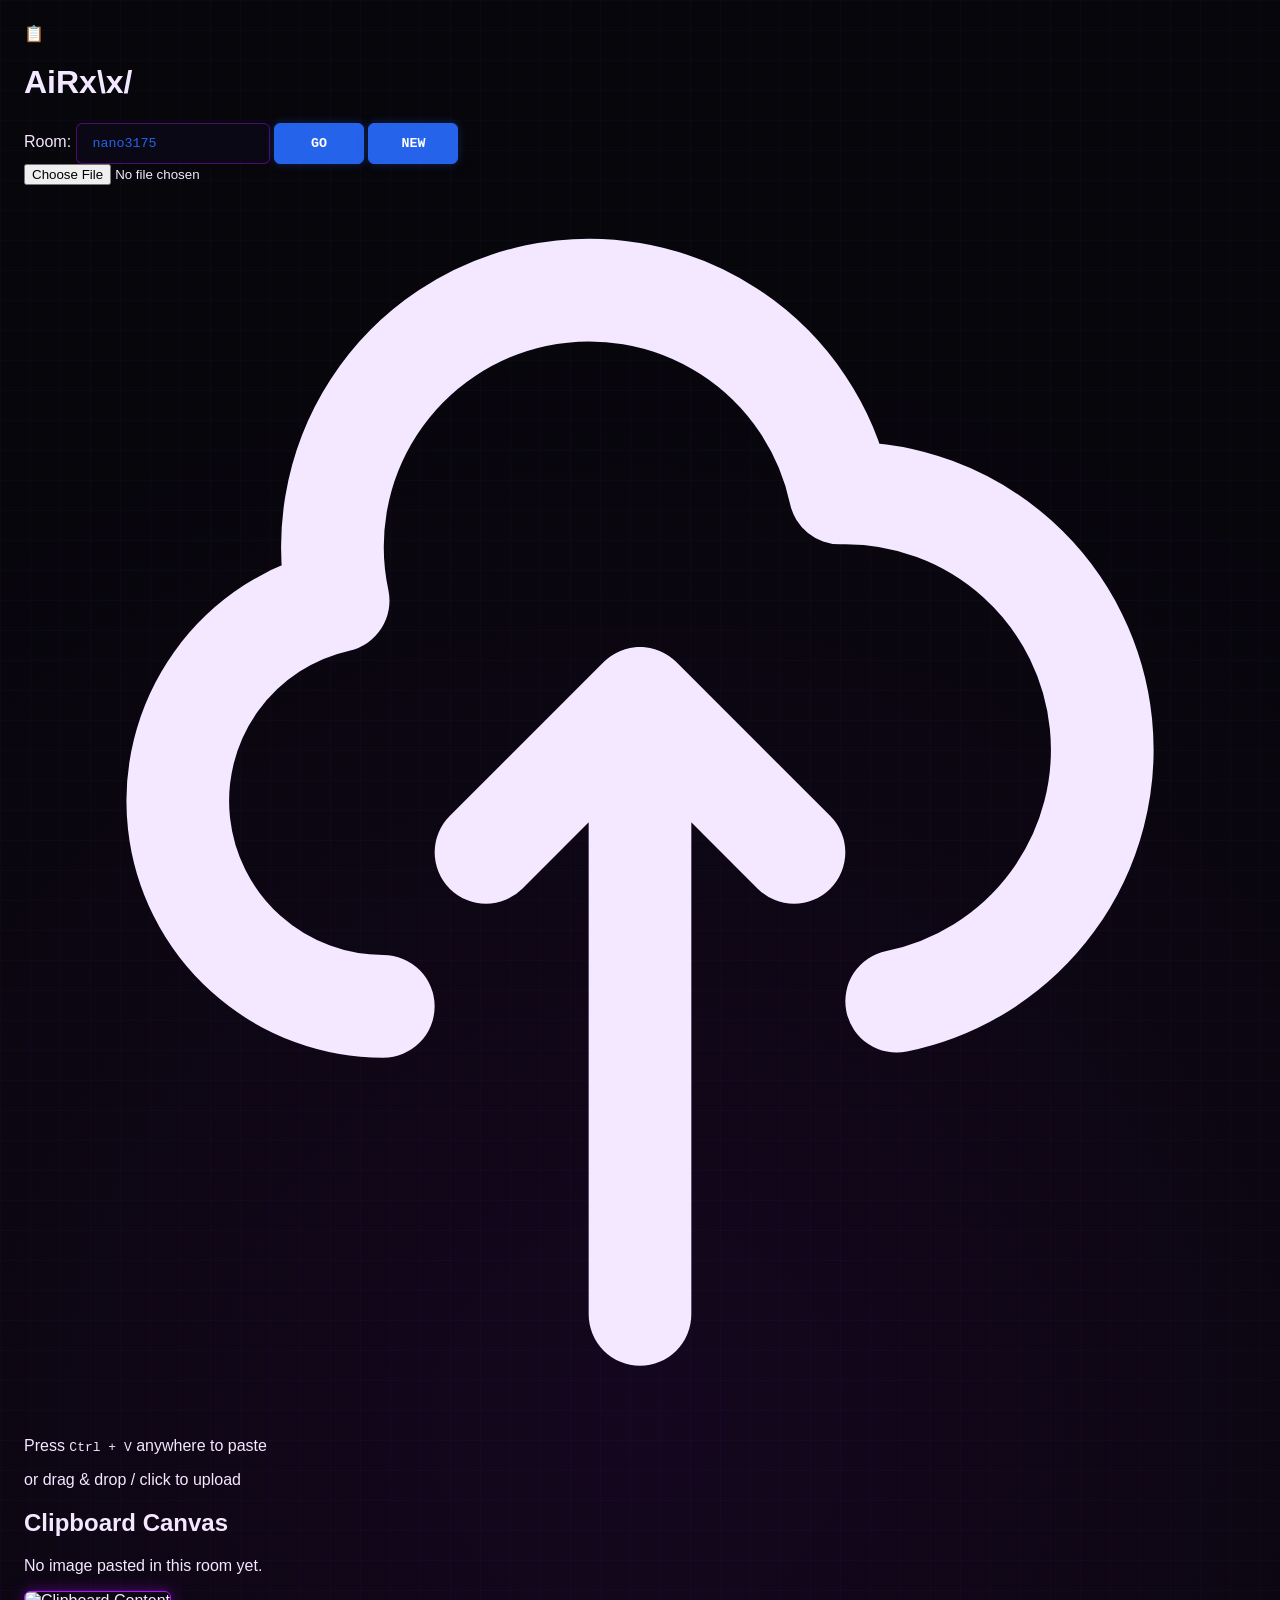
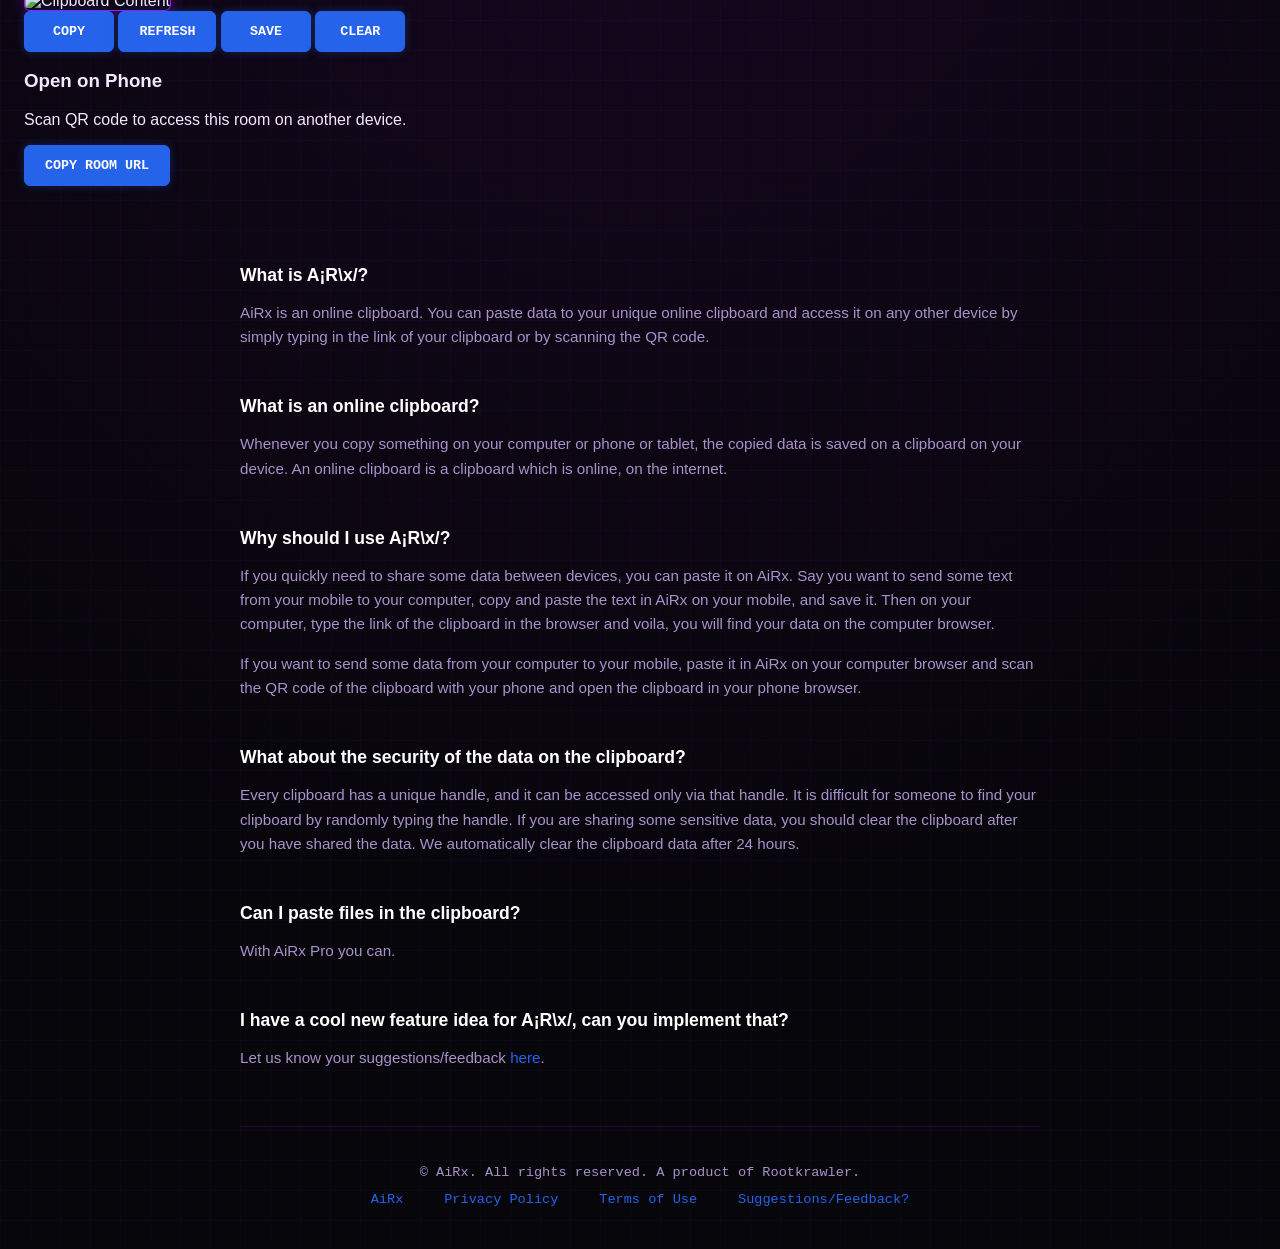
==== commit e3eac0c4: "Change URLs to new domain for SEO and sharing Updated URLs for Google Search Console and Open Graph " ====
--- a/airx-clipboard/index.html
+++ b/airx-clipboard/index.html
@@ -4,6 +4,9 @@
   <meta charset="UTF-8">
   <meta name="viewport" content="width=device-width, initial-scale=1.0">
   
+  <!-- Google Search Console Verification Tag -->
+  <meta name="google-site-verification" content="google2d19b2ff07c2bd3f" />
+
   <!-- Primary Search Engine Meta Tags -->
   <title>AiRx - Online Image Clipboard & Instant Cross-Device Sharing</title>
   <meta name="title" content="AiRx - Online Image Clipboard & Instant Cross-Device Sharing">
@@ -13,21 +16,21 @@
   <meta name="author" content="Rootkrawler">
 
   <!-- Canonical URL (Replace with your exact production URL) -->
-  <link rel="canonical" href="https://airx-clipboard.vercel.app/">
+  <link rel="canonical" href="https://airx-nu.vercel.app/">
 
   <!-- Open Graph / Facebook / WhatsApp -->
   <meta property="og:type" content="website">
-  <meta property="og:url" content="https://airx-clipboard.vercel.app/">
+  <meta property="og:url" content="https://airx-nu.vercel.app/">
   <meta property="og:title" content="AiRx - Online Image Clipboard">
   <meta property="og:description" content="Paste images on your computer and open them instantly on your phone using custom room keys and QR codes.">
-  <meta property="og:image" content="https://airx-clipboard.vercel.app/og-image.png">
+  <meta property="og:image" content="https://airx-nu.vercel.app/og-image.png">
 
   <!-- Twitter Card -->
   <meta property="twitter:card" content="summary_large_image">
-  <meta property="twitter:url" content="https://airx-clipboard.vercel.app/">
+  <meta property="twitter:url" content="https://airx-nu.vercel.app/">
   <meta property="twitter:title" content="AiRx - Online Image Clipboard">
   <meta property="twitter:description" content="Paste images on your computer and open them instantly on your phone using custom room keys and QR codes.">
-  <meta property="twitter:image" content="https://airx-clipboard.vercel.app/og-image.png">
+  <meta property="twitter:image" content="https://airx-nu.vercel.app/og-image.png">
 
   <!-- Favicon -->
   <link rel="icon" type="image/svg+xml" href="data:image/svg+xml,<svg xmlns=%22http://www.w3.org/2000/svg%22 viewBox=%220 0 100 100%22><text y=%22.9em%22 font-size=%2290%22>📋</text></svg>">
@@ -38,7 +41,7 @@
     "@context": "https://schema.org",
     "@type": "WebApplication",
     "name": "AiRx",
-    "url": "https://airx-clipboard.vercel.app/",
+    "url": "https://airx-nu.vercel.app/",
     "description": "A lightweight online clipboard for instant cross-device image sharing.",
     "applicationCategory": "UtilitiesApplication",
     "operatingSystem": "All",
